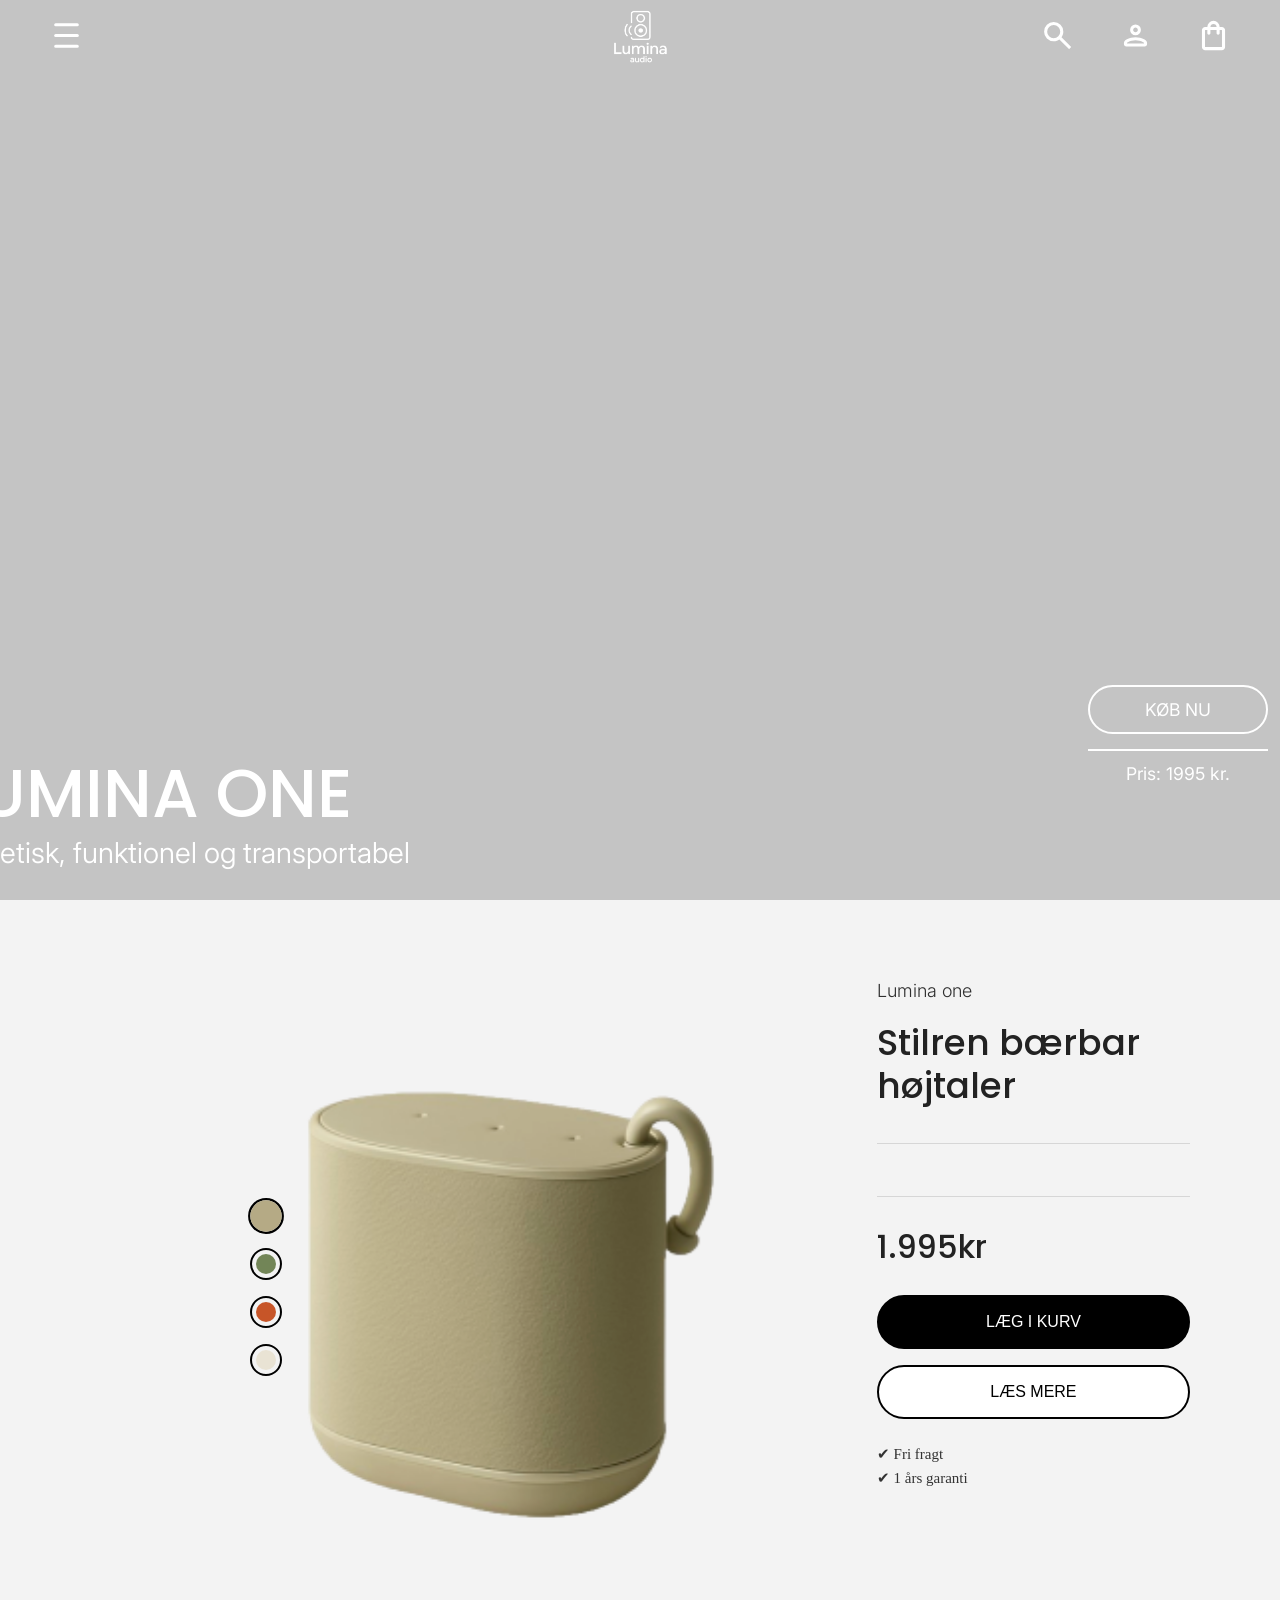
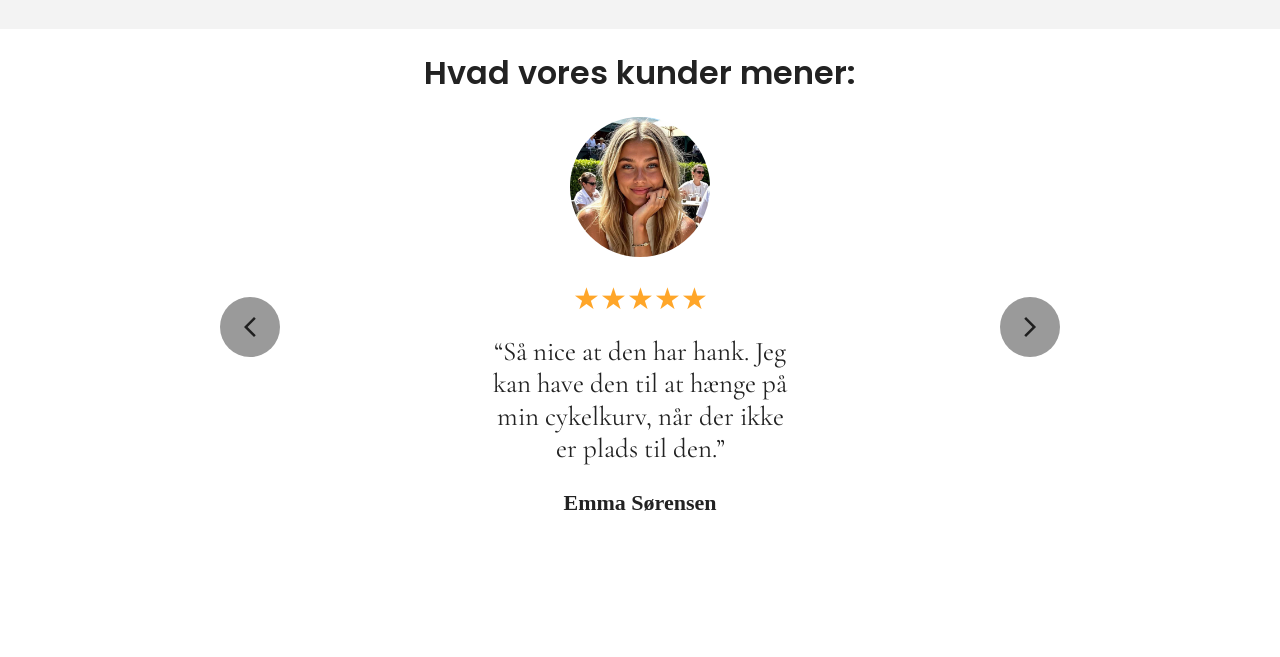
==== index.html @ 1624daa4 "review-section done" ====
<!DOCTYPE html>
<html lang="da">
<head>
    <meta charset="UTF-8" />
    <meta name="viewport" content="width=device-width, initial-scale=1.0" />
    <title>Lumina Audio</title>
    <link rel="stylesheet" href="style.css" />
</head>
<body>

 <!-- Top-nav -->
           <nav class="top-nav">
              <ul class="nav-left">
              <li>
              <button class="menu-btn">
              <svg xmlns="http://www.w3.org/2000/svg" width="24" height="24" viewBox="0 0 24 24">
              <g fill="none" stroke="#fff" stroke-linecap="round" stroke-linejoin="round" stroke-width="2">
               <path d="M5 5L19 19M5 19L19 5">
               <animate fill="freeze" attributeName="d" dur="0.4s" values="M5 5L19 19M5 19L19 5;M5 5L19 5M5 19L19 19"/>
               </path>
               <path d="M12 12H12" opacity="0">
               <animate fill="freeze" attributeName="d" begin="0.2s" dur="0.4s" values="M12 12H12;M5 12H19"/>
               <set fill="freeze" attributeName="opacity" begin="0.2s" to="1"/>
               </path></g>
              </svg>
              </button>
             </li>
              </ul> 

               <a class="logo">
              <img src="images/Logohvid.png" alt="Logo" />
               </a> 

               <ul class="nav-right">
                <li class="search-container">
                <input type="text" class="search-input" placeholder="Søg..." />
                <button class="search-btn">
                <svg xmlns="http://www.w3.org/2000/svg" width="24" height="24" viewBox="0 0 24 24">
                <path fill="#fff" d="m19.485 20.154l-6.262-6.262q-.75.639-1.725.989t-1.96.35q-2.402 0-4.066-1.663T3.808 9.503T5.47 5.436t4.064-1.667t4.068 1.664T15.268 9.5q0 1.042-.369 2.017t-.97 1.668l6.262 6.261zM9.539 14.23q1.99 0 3.36-1.37t1.37-3.361t-1.37-3.36t-3.36-1.37t-3.361 1.37t-1.37 3.36t1.37 3.36t3.36 1.37"/>
                </svg>
                </button>
                </li>
  
              <li>
              <button class="person-btn">
              <svg xmlns="http://www.w3.org/2000/svg" width="24" height="24" viewBox="0 0 24 24">
               <path fill="#fff" d="M12 11.385q-1.237 0-2.119-.882T9 8.385t.881-2.12T12 5.386t2.119.88t.881 2.12t-.881 2.118t-2.119.882m-7 6.192v-.608q0-.619.36-1.158q.361-.54.97-.838q1.416-.679 2.834-1.018q1.417-.34 2.836-.34t2.837.34t2.832 1.018q.61.298.97.838q.361.539.361 1.158v.608q0 .44-.299.74q-.299.298-.74.298H6.04q-.441 0-.74-.299t-.3-.74m1 .039h12v-.647q0-.332-.215-.625q-.214-.292-.593-.494q-1.234-.598-2.546-.916T12 14.616t-2.646.318t-2.546.916q-.38.202-.593.494Q6 16.637 6 16.97zm6-7.231q.825 0 1.413-.588T14 8.384t-.587-1.412T12 6.384t-1.412.588T10 8.384t.588 1.413t1.412.587m0 7.232"/>
               </svg>
               </button>
               </li>

               <li>
                <button class="cart-btn">
                <svg xmlns="http://www.w3.org/2000/svg" width="24" height="24" viewBox="0 0 24 24">
                <path fill="#fff" d="M6.616 21q-.691 0-1.153-.462T5 19.385V8.615q0-.69.463-1.152T6.616 7H8.5v-.5q0-1.458 1.021-2.479T12 3t2.479 1.021T15.5 6.5V7h1.885q.69 0 1.152.463T19 8.616v10.769q0 .69-.463 1.153T17.385 21zm0-1h10.769q.23 0 .423-.192t.192-.424V8.616q0-.231-.192-.424T17.384 8H15.5v2.5q0 .214-.143.357T15 11t-.357-.143t-.143-.357V8h-5v2.5q0 .214-.143.357T9 11t-.357-.143T8.5 10.5V8H6.616q-.231 0-.424.192T6 8.616v10.769q0 .23.192.423t.423.192M9.5 7h5v-.5q0-1.056-.722-1.778T12 4t-1.778.722T9.5 6.5zM6 20V8z"/>
                </svg>
                </button>
                </li>
                </ul>
                </nav>  

    <!-- Hero section -->
    <section class="hero">
        <video class="hero-video" autoplay muted loop>
            <source src="video-mp4/video.mp4" type="video/mp4">
        </video>
        <div class="hero-overlay"></div>
        <div class="hero-text">
            <h1>LUMINA ONE</h1>
            <p class="sub-text">Æstetisk, funktionel og transportabel</p>
        </div>
        <div class="hero-btn-wrapper">
            <a href="#product-section" class="hero-btn">KØB NU</a>
            <div class="hero-divider"></div>
            <p class="hero-price">Pris: 1995 kr.</p>
        </div>
    </section>

     <!-- Product section -->
    <section id="product-section" class="product-section">
        <ul class="color-options">
            <li>
                <button class="color-dot active"
                        data-img="images/beigehøjtaler.png"
                        style="--color:#B5AA85"
                        aria-label="Dusty Sand"></button>
            </li>
            <li>
                <button class="color-dot"
                        data-img="images/grønhøjtaler.png"
                        style="--color:#728557"
                        aria-label="Sage Green"></button>
            </li>
            <li>
                <button class="color-dot"
                        data-img="images/orangehøjtaler.png"
                        style="--color:#C75528"
                        aria-label="Terracotta Orange"></button>
            </li>
            <li>
                <button class="color-dot"
                        data-img="images/hvidhøjtaler.png"
                        style="--color:#E9E3D4"
                        aria-label="Moonlight White"></button>
            </li>
        </ul>

        <figure class="product-image">
            <img id="speakerImage" src="images/beigehøjtaler.png" alt="Lumina One højtaler">
        </figure>

        <div class="product-right">
            <h4 class="product-subtitle">Lumina one</h4>
            <h1 class="product-title">Stilren bærbar højtaler</h1>

            <hr class="divider" />

            <div class="features"></div>

            <hr class="divider" />

            <div class="price">1.995kr</div>

            <button class="btn-primary">LÆG I KURV</button>

            <button class="btn-secondary">LÆS MERE</button>

            <ul class="benefits">
                <li>✔ Fri fragt</li>
                <li>✔ 1 års garanti</li>
            </ul>
        </div>
    </section> 

      <!-- Reviews -->
   <section class="reviews">

    <h2>Hvad vores kunder mener:</h2>

    <div class="reviews-slider">

        <button class="reviews-btn prev"><svg xmlns="http://www.w3.org/2000/svg" height="24px" viewBox="0 -960 960 960" width="24px" fill="#1f1f1f"><path d="M640-80 240-480l400-400 71 71-329 329 329 329-71 71Z"/></svg></button>

        <div class="reviews-track">

            <!-- === Review 1 === -->
            <div class="reviews-box">
                 <img src="images/Emma.png" class="profile" />
                <div> <span class="stars">★★★★★</div>
                <p class="quote">“Så nice at den har hank. Jeg kan have den til at hænge på min cykelkurv, når der ikke er plads til den.”</p>
                <p class="name">Emma Sørensen</p>
            </div>



            <!-- === Review 2 === -->
            <div class="reviews-box">
                <img src="images/Maria.png" class="profile" />
                <div class="stars">★★★★</div>
                <p class="quote">“Perfekt til enhver lejlighed. Og så kommer den i de sødeste farver. Kan helt klart anbefales.”</p>
                <p class="name">Maria Rasmussen</p>
            </div>
            

            <!-- === Review 3 === -->
            <div class="reviews-box">
                <img src="images/Sofie.png" class="profile" />
                <div class="stars">★★★★★</div>
                <p class="quote">“Batteriet holder længe. Den klæder min lejlighed og bliver brugt hver gang veninderne er forbi”</p>
                <p class="name">Sofie Andersen</p> 
            </div>

        </div>

        <button class="reviews-btn next"><svg xmlns="http://www.w3.org/2000/svg" height="24px" viewBox="0 -960 960 960" width="24px" fill="#1f1f1f"><path d="m321-80-71-71 329-329-329-329 71-71 400 400L321-80Z"/></svg></button>

    </div>

</section>


    <script src="script.js"></script>

</body>
</html>
---- style.css ----
@import url('https://fonts.googleapis.com/css2?family=Arimo:ital,wght@0,400..700;1,400..700&family=Cormorant+Garamond:ital,wght@0,300..700;1,300..700&family=Montserrat:ital,wght@0,100..900;1,100..900&family=Oswald:wght@200..700&display=swap');
@import url('https://fonts.googleapis.com/css2?family=Arimo:ital,wght@0,400..700;1,400..700&family=Cormorant+Garamond:ital,wght@0,300..700;1,300..700&family=Inter:ital,opsz,wght@0,14..32,100..900;1,14..32,100..900&family=Montserrat:ital,wght@0,100..900;1,100..900&family=Oswald:wght@200..700&display=swap');
@import url('https://fonts.googleapis.com/css2?family=Arimo:ital,wght@0,400..700;1,400..700&family=Cormorant+Garamond:ital,wght@0,300..700;1,300..700&family=Inter:ital,opsz,wght@0,14..32,100..900;1,14..32,100..900&family=Montserrat:ital,wght@0,100..900;1,100..900&family=Oswald:wght@200..700&family=Poppins:ital,wght@0,100;0,200;0,300;0,400;0,500;0,600;0,700;0,800;0,900;1,100;1,200;1,300;1,400;1,500;1,600;1,700;1,800;1,900&display=swap');

/* CSS reset */
* { margin: 0; padding: 0; box-sizing: border-box; }
body {color: #222; }

html {
    scroll-behavior: smooth;
}

/*Top nav*/
.top-nav {
    position: absolute;
    top: 0;
    left: 0;
    width: 100%;
    height: 70px;
    display: flex;
    justify-content: space-between;
    align-items: center;
    padding: 0 40px;
    background: transparent;
    transition: background 0.3s ease;
    z-index: 999; 
}

.top-nav:hover {
    background: #fff;
}

.nav-left,
.nav-right {
    display: flex;
    align-items: center;
    gap: 25px;
    list-style: none; 
    margin: 0;
    padding: 0;
}

.nav-left li, .nav-right li {
    position: relative;
} 

.nav-left,
.nav-right,
.logo {
    text-decoration: none;
}

.top-nav button {
    position: relative;
    background: none;
    border: none;
    cursor: pointer;
    padding: 8px;
}

/* Nav-icons */
.nav-left svg,
.nav-right svg {
    height: 37px;   
    width: auto;    
    vertical-align: middle;
    transition: stroke 0.3s ease, fill 0.3s ease;
}

.top-nav svg path,
.top-nav svg line,
.top-nav svg g {
    stroke: #fff !important;
    fill: #fff !important;
}


.top-nav:hover svg path,
.top-nav:hover svg line,
.top-nav:hover svg g {
    stroke: #000 !important;
    fill: #000 !important;
}

.logo img {
    height: 70px; 
    width: auto;
    filter: brightness(0) invert(1); 
    transition: filter 0.3s ease;
}

.top-nav:hover .logo img {
    filter: brightness(0) invert(0); 
}

.top-nav .logo {
    position: absolute;
    left: 50%;
    transform: translateX(-50%);
}

.nav-right {
    margin-left: auto; 
}

.nav-left button::after,
.nav-right button::after {
    display: block;
    font-size: 12px;
    color: #000; 
    opacity: 0;
    transition: opacity 0.2s, transform 0.2s;
    position: absolute;
    white-space: nowrap;
}


.person-btn::after { 
    content: 'Konto';
    bottom: -5px;
    left: 50%;
    transform: translateX(-50%);
}

.cart-btn::after { 
    content: 'Kurv';
    bottom: -5px;
    left: 50%;
    transform: translateX(-50%);
}

.search-btn::after { 
    content: 'Søg';
    bottom: -5px;
    left: 50%;
    transform: translateX(-50%);
}

.menu-btn::after { 
    content: 'Menu';
    left: 80%;
    top: 50%;
    transform: translateY(-50%) translateX(5px);
}


.nav-left button:hover::after,
.nav-right button:hover::after {
    opacity: 1;
}

/*Search input*/
.search-container {
    position: relative;
}

.search-input {
    position: absolute;
    right: 100%; 
    top: 50%;
    transform: translateY(-50%);
    width: 0; 
    opacity: 0;
    padding: 5px 10px;
    font-size: 14px;
    border: 1px solid #ccc;
    border-radius: 5px;
    transition: width 0.3s ease, opacity 0.3s ease;
    background: #fff;
    color: #000;
    z-index: 10;
}

.search-container.active .search-input {
    width: 150px;
    opacity: 1;
}

.cart-icon {
    position: relative;
    display: inline-block;
}

#cart-count {
    position: absolute;
    top: -5px;
    right: -5px;
    background: #191919; 
    color: white;
    border-radius: 50%;
    padding: 4px 7px;
    font-size: 12px;
    font-weight: bold;
    line-height: 1;
    display: flex;
    align-items: center;
    justify-content: center;
    min-width: 20px;
    min-height: 20px;
}



/*Hero*/
.hero {
    position: relative;
    width: 100%;
    height: 100vh; 
    overflow: hidden;
}

.hero-video {
    position: absolute; 
    top: 0;
    left: 0;
    width: 100%;
    height: 100%;
    object-fit: cover;
    z-index: 0;
}

.hero-overlay {
    position: absolute;
    top: 0;
    left: 0;
    width: 100%;
    height: 100%;
    background-color: rgba(61, 60, 60, 0.3); 
    z-index: 1;
    pointer-events: none; 
} 

.hero-text {
    position: absolute;
    bottom: 30px;
    right: 50%;
    transform: translateX(-50%);
    text-align: center;
    color: #fff;
    z-index: 2;
    text-align: left;
}

.hero-text h1 { font-family: 'Poppins'; 
    font-weight:440;
    font-size: 4.2rem;}

.sub-text {
    margin-top: -10px;
    font-size: 1.8rem;
    font-weight: 350;
    font-family: 'inter';
}

.hero-btn {
    background: transparent;
    border: 2px solid white;
    color: white;
    padding: 12px 30px;
    border-radius: 25px;
    text-decoration: none;
    font-size: 1.1rem;
    font-family: 'inter';
    transition: 0.3s;
    width: 180px; 
    text-align: center; 
}


.hero-btn:hover {
    background: rgb(22, 22, 22);
    border: 2px solid rgb(22, 22, 22);
    color: rgb(255, 255, 255);
}

.hero-btn-wrapper {
    position: absolute;
    left: 85%;
    margin-top: 685px;
    display: inline-flex;
    flex-direction: column;
    align-items: center;
    z-index: 10;
}

.hero-divider {
    width: 100%;
    height: 2px;
    background: white;
    margin-top: 15px;
}

.hero-price {
    color: white;
    margin-top: 12px;
    font-size: 1.1rem;
    font-family: 'inter';
}

/* Product section */
.product-section {
  background: #f0f0f0ce;
  display: flex;
  align-items: flex-start;
  justify-content: space-between;
  gap: 20px;
  padding: 80px 50px;
}

.product-image img {
  width: 600px;
  transition: opacity 0.3s ease;
  margin-left: 80px; 
  margin-top: 80px;
}

/*right side*/
.product-right {
  flex: 0.9;
  padding: 0 40px;
  display: flex;
  flex-direction: column;
}

.product-right .product-subtitle {
  font-size: 18px;
  color: #2f2f2f;
  margin-bottom: 10px;
  font-family: 'inter'; 
  font-weight: 300;
}

.product-right .product-title {
  font-size: 36px;
  font-family: 'poppins';
  font-weight: 450;
  line-height: 1.2;
  margin-bottom: 10px;
  margin-top: 10px;
}

.product-right .divider {
  border: none;
  border-top: 1px solid #d6d6d6;
  margin: 26px 0;
}

.features {
  display: flex;
  justify-content: space-between;
  gap: 16px;
}

.feature-item {
  text-align: center;
  font-size: 14px;
  color: #333;
  max-width: 85px;
}

.feature-item p {
  margin-top: 10px;
  font-family: 'cormorant garamond';
  font-weight: 500;
  font-size: 1rem;
}

.feature-item img {
  width: 60px;
  height: 60px;
  margin-bottom: 8px;
}

.product-right .price {
  font-size: 32px;
  font-weight: 450;
  margin-bottom: 24px;
  font-family: 'poppins';
}

.btn-primary {
  width: 100%;
  padding: 16px;
  background: black;
  color: white;
  border: 2px solid black;
  border-radius: 30px;
  font-size: 16px;
  cursor: pointer;
  margin-bottom: 16px;
}

.btn-primary:hover {
  background: #fff;
  color: #000000;
  border: 2px solid black;
  border-radius: 30px;
}

.btn-secondary {
  width: 100%;
  padding: 16px;
  background: #fff;
  border: 2px solid black;
  border-radius: 30px;
  font-size: 16px;
  cursor: pointer;
}

.btn-secondary:hover {
  background: #000;
  color: #fff;
}

.benefits {
  list-style: none;
  padding: 0;
  margin-top: 26px;
  font-size: 15px;
  color: #333;
}

.benefits li {
  margin-bottom: 6px;
}

/*Color-pickers*/
.color-options {
  list-style: none;
  padding: 0;
  transform: translate(200px, 150px);
  display: flex;
  flex-direction: column;
  gap: 14px;
  margin-top: 70px;
}

.color-dot {
  width: 32px;
  height: 32px;
  border-radius: 50%;
  border: 2px solid #000; 
  cursor: pointer;
  background: transparent;
  padding: 0;
  position: relative;
  transition: transform 0.2s ease;
}

.color-dot::before {
  content: "";
  position: absolute;
  inset: 4px; 
  border-radius: 50%;
  background-color: var(--color);
  transition: all 0.25s ease;
}


.color-dot:hover::before {
  inset: 0;
}
.color-dot.active::before {
  inset: 0;
}
.color-dot:hover {
  transform: scale(1.1);
}
.color-dot.active {
  transform: scale(1.12);
}


/*Review-section*/

.reviews {
    background: #fff; 
    padding: 80px 20px;
    text-align: center;
}

.reviews h2 {
    font-family: 'Poppins'; 
    font-size: 2rem;
    font-weight: 600;
    margin-bottom: 40px;
    margin-top: -60px;
}


.reviews-slider {
    position: relative;
    overflow: hidden;
    width: 100%;
    height: 500px;
    margin: auto;
    margin-top: -60px;
}

.reviews-track {
    display: flex;
    transition: transform 0.4s ease;
}


.reviews-box {
    min-width: 100%;
    padding: 40px 20px;
    box-sizing: border-box;
}

.profile {
    width: 140px;      
    height: 140px;    
    object-fit: cover; 
    border-radius: 50%;
    margin-bottom: 20px;
}


.stars {
    font-size: 30px;
    margin-top: 15px;
    color: #FFA629;
}


.quote {
    font-size: 22px;
    line-height: 1.2;
    max-width: 300px;
    margin: 0 auto 25px auto;
    font-family: "Cormorant Garamond";
    font-size: 27px;;
    margin-top: 20px;
}


.name {
    font-weight: bold;
    font-size: 22px;
    margin-top: 20px;
}

.reviews-btn {
    background-color: rgba(68, 67, 67, 0.538);
    border: none;
    border-radius: 100%;
    font-size: 3rem;
    cursor: pointer;
    padding: 10px;
    position: absolute;
    top: 50%; 
    transform: translateY(-50%); 
    z-index: 20;
    width: 60px;
    height: 60px;
    display: flex;
    align-items: center;
    justify-content: center;
}

.prev { left: 200px; }
.next { right: 200px; }


.reviews-btn:hover {
    background-color: rgba(68, 67, 67, 0.784);
}
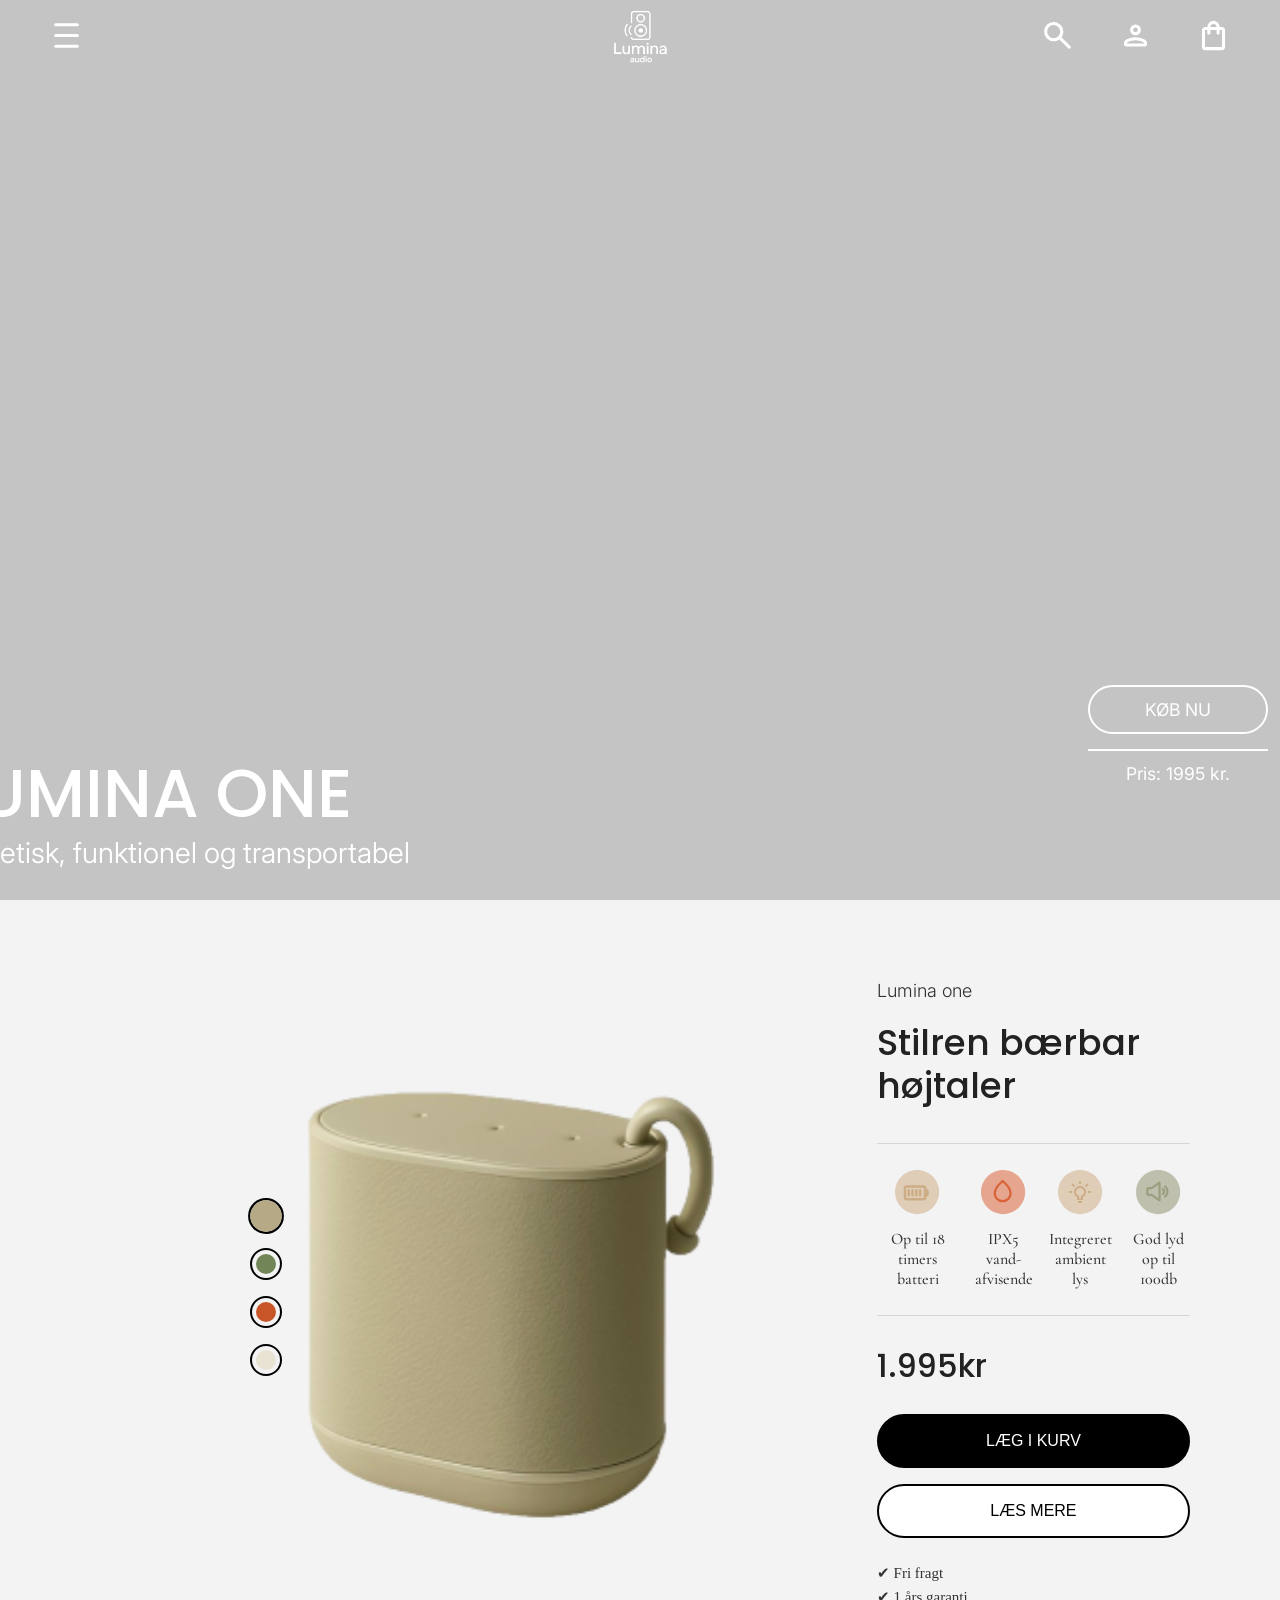
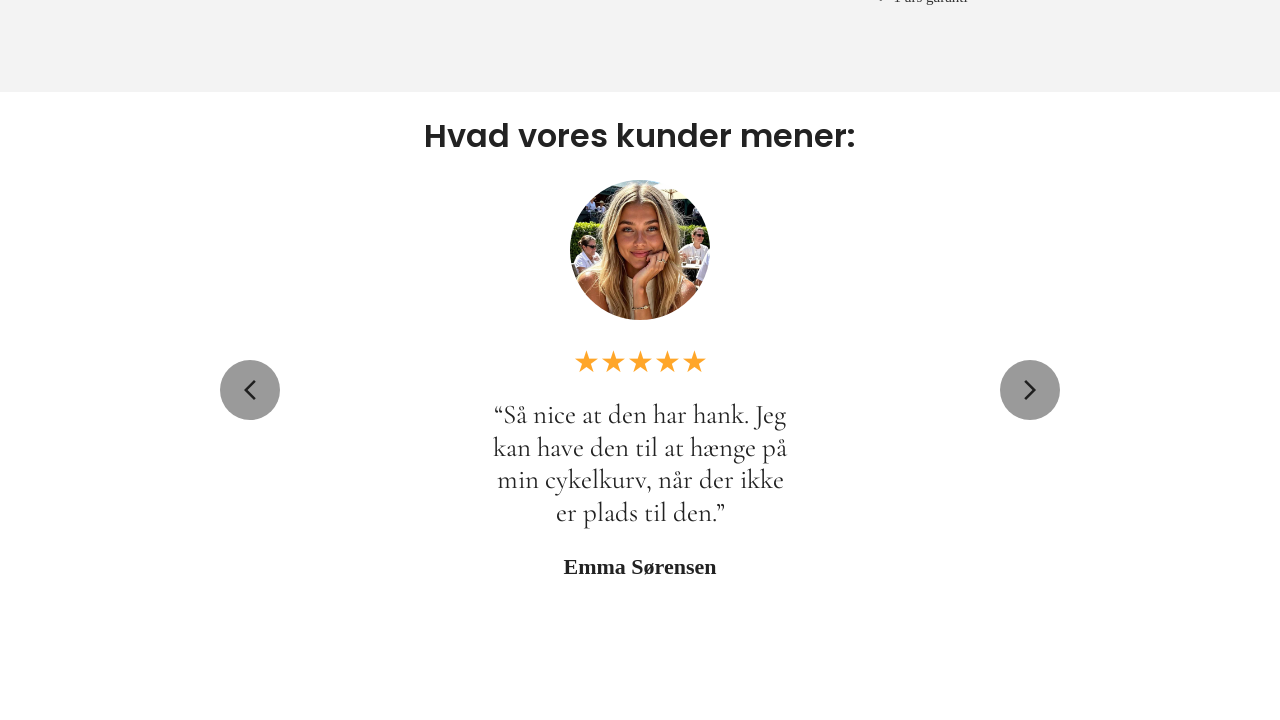
==== commit 13daa078: "Features added to product-section" ====
--- a/index.html
+++ b/index.html
@@ -108,14 +108,42 @@
         <figure class="product-image">
             <img id="speakerImage" src="images/beigehøjtaler.png" alt="Lumina One højtaler">
         </figure>
-
+        
+        <!--Right-side of section-->
         <div class="product-right">
             <h4 class="product-subtitle">Lumina one</h4>
             <h1 class="product-title">Stilren bærbar højtaler</h1>
 
             <hr class="divider" />
-
-            <div class="features"></div>
+            
+            <!--Features on speaker-->
+            <div class="features"> <div class="feature-item"> <svg width="45" height="45" viewBox="0 0 45 45" fill="none" xmlns="http://www.w3.org/2000/svg"> 
+            <path d="M44.1514 22.0757C44.1514 34.2678 34.2678 44.1514 22.0757 44.1514C9.88364 44.1514 0 34.2678 0 22.0757C0 9.88364 9.88364 0 22.0757 0C34.2678 0 44.1514 9.88364 44.1514 22.0757Z" fill="#DFCDB8"/> 
+            <path d="M28.8334 15.3048C29.4685 15.3046 30.0802 15.5444 30.5459 15.9763C31.0116 16.4081 31.2968 17 31.3445 17.6334L31.3508 17.8222V19.0809C31.9859 19.0807 32.5976 19.3205 33.0633 19.7524C33.529 20.1842 33.8142 20.7762 33.8619 21.4095L33.8682 21.5983V24.1157C33.8684 24.7508 33.6285 25.3625 33.1967 25.8282C32.7648 26.2939 32.1729 26.5792 31.5396 26.6268L31.3508 26.6331V27.8918C31.351 28.5269 31.1111 29.1386 30.6793 29.6043C30.2474 30.07 29.6555 30.3553 29.0222 30.4029L28.8334 30.4092H11.2115C10.5764 30.4094 9.96469 30.1695 9.49899 29.7377C9.03329 29.3058 8.74804 28.7139 8.7004 28.0806L8.69411 27.8918V17.8222C8.69391 17.1871 8.93377 16.5753 9.36562 16.1096C9.79747 15.6439 10.3894 15.3587 11.0227 15.3111L11.2115 15.3048H28.8334ZM28.8334 17.8222H11.2115V27.8918H28.8334V17.8222ZM13.7289 19.0809C14.0628 19.0809 14.3829 19.2135 14.619 19.4495C14.855 19.6856 14.9876 20.0057 14.9876 20.3396V25.3744C14.9876 25.7082 14.855 26.0284 14.619 26.2644C14.3829 26.5005 14.0628 26.6331 13.7289 26.6331C13.3951 26.6331 13.0749 26.5005 12.8389 26.2644C12.6028 26.0284 12.4702 25.7082 12.4702 25.3744V20.3396C12.4702 20.0057 12.6028 19.6856 12.8389 19.4495C13.0749 19.2135 13.3951 19.0809 13.7289 19.0809ZM17.505 19.0809C17.8133 19.0809 18.1109 19.1941 18.3413 19.399C18.5717 19.6038 18.7189 19.8861 18.7549 20.1923L18.7637 20.3396V25.3744C18.7634 25.6952 18.6405 26.0038 18.4203 26.2371C18.2001 26.4703 17.8991 26.6107 17.5788 26.6295C17.2585 26.6483 16.9432 26.5441 16.6972 26.3382C16.4511 26.1323 16.293 25.8402 16.2551 25.5217L16.2463 25.3744V20.3396C16.2463 20.0057 16.3789 19.6856 16.615 19.4495C16.851 19.2135 17.1712 19.0809 17.505 19.0809ZM21.2811 19.0809C21.615 19.0809 21.9351 19.2135 22.1712 19.4495C22.4072 19.6856 22.5398 20.0057 22.5398 20.3396V25.3744C22.5398 25.7082 22.4072 26.0284 22.1712 26.2644C21.9351 26.5005 21.615 26.6331 21.2811 26.6331C20.9473 26.6331 20.6272 26.5005 20.3911 26.2644C20.1551 26.0284 20.0224 25.7082 20.0224 25.3744V20.3396C20.0224 20.0057 20.1551 19.6856 20.3911 19.4495C20.6272 19.2135 20.9473 19.0809 21.2811 19.0809ZM25.0572 19.0809C25.3655 19.0809 25.6631 19.1941 25.8935 19.399C26.1239 19.6038 26.2711 19.8861 26.3071 20.1923L26.316 20.3396V25.3744C26.3156 25.6952 26.1928 26.0038 25.9725 26.2371C25.7523 26.4703 25.4513 26.6107 25.131 26.6295C24.8107 26.6483 24.4954 26.5441 24.2494 26.3382C24.0034 26.1323 23.8452 25.8402 23.8074 25.5217L23.7985 25.3744V20.3396C23.7985 20.0057 23.9312 19.6856 24.1672 19.4495C24.4033 19.2135 24.7234 19.0809 25.0572 19.0809Z" 
+            fill="#CDAD85"/> 
+            </svg> 
+            <p>Op til 18 timers<br>batteri</p> 
+          </div> 
+          
+          <div class="feature-item"> 
+           <svg width="45" height="45" viewBox="0 0 45 45" fill="none" xmlns="http://www.w3.org/2000/svg"> 
+           <path d="M44.1514 22.0757C44.1514 34.2678 34.2678 44.1514 22.0757 44.1514C9.88364 44.1514 0 34.2678 0 22.0757C0 9.88364 9.88364 0 22.0757 0C34.2678 0 44.1514 9.88364 44.1514 22.0757Z" fill="#E6A58E"/> 
+           <path fill-rule="evenodd" clip-rule="evenodd" d="M21.6763 12.4046C20.4051 13.5215 19.2295 14.7426 18.1618 16.0552C16.3944 18.2546 14.9263 20.8534 14.9263 23.3092C14.9263 25.0995 15.6374 26.8163 16.9033 28.0822C18.1692 29.3481 19.886 30.0592 21.6763 30.0592C23.4665 30.0592 25.1834 29.3481 26.4492 28.0822C27.7151 26.8163 28.4263 25.0995 28.4263 23.3092C28.4263 20.8534 26.9581 18.2546 25.1908 16.0552C24.123 14.7426 22.9474 13.5215 21.6763 12.4046ZM20.8314 10.1704C21.0692 9.97413 21.3679 9.8668 21.6763 9.8668C21.9846 9.8668 22.2833 9.97413 22.5211 10.1704C24.138 11.5144 25.6192 13.0137 26.9435 14.6467C28.7885 16.9406 30.6763 20.0535 30.6763 23.3092C30.6763 25.6962 29.728 27.9854 28.0402 29.6732C26.3524 31.361 24.0632 32.3092 21.6763 32.3092C19.2893 32.3092 17.0001 31.361 15.3123 29.6732C13.6245 27.9854 12.6763 25.6962 12.6763 23.3092C12.6763 20.0535 14.564 16.9406 16.409 14.6456C17.733 13.013 19.215 11.5141 20.8314 10.1704Z" fill="#D9643A"/>
+           </svg> 
+           <p>IPX5 vand-<br>afvisende</p> </div> 
+            
+            <div class="feature-item"> <svg width="45" height="45" viewBox="0 0 45 45" fill="none" xmlns="http://www.w3.org/2000/svg"> 
+            <path d="M44.1514 22.0757C44.1514 34.2678 34.2678 44.1514 22.0757 44.1514C9.88364 44.1514 0 34.2678 0 22.0757C0 9.88364 9.88364 0 22.0757 0C34.2678 0 44.1514 9.88364 44.1514 22.0757Z" fill="#DFCDB8"/>
+            <path d="M30 21H33V23H30V21ZM11 21H14V23H11V21ZM23 11V14H21V11H23ZM14.92 13.5L17.05 15.64L15.63 17.05L13.5 14.93L14.92 13.5ZM26.95 15.63L29.07 13.5L30.5 14.93L28.37 17.05L26.95 15.63ZM22 16C23.5913 16 25.1174 16.6321 26.2426 17.7574C27.3679 18.8826 28 20.4087 28 22C28 24.22 26.79 26.16 25 27.2V29C25 29.2652 24.8946 29.5196 24.7071 29.7071C24.5196 29.8946 24.2652 30 24 30H20C19.7348 30 19.4804 29.8946 19.2929 29.7071C19.1054 29.5196 19 29.2652 19 29V27.2C17.21 26.16 16 24.22 16 22C16 20.4087 16.6321 18.8826 17.7574 17.7574C18.8826 16.6321 20.4087 16 22 16ZM24 31V32C24 32.2652 23.8946 32.5196 23.7071 32.7071C23.5196 32.8946 23.2652 33 23 33H21C20.7348 33 20.4804 32.8946 20.2929 32.7071C20.1054 32.5196 20 32.2652 20 32V31H24ZM21 28H23V25.87C24.73 25.43 26 23.86 26 22C26 20.9391 25.5786 19.9217 24.8284 19.1716C24.0783 18.4214 23.0609 18 22 18C20.9391 18 19.9217 18.4214 19.1716 19.1716C18.4214 19.9217 18 20.9391 18 22C18 23.86 19.27 25.43 21 25.87V28Z" fill="#CDAD85"/> 
+           </svg> 
+           <p>Integreret<br>ambient lys</p> </div> 
+           
+            <div class="feature-item"> <svg width="45" height="45" viewBox="0 0 45 45" fill="none" xmlns="http://www.w3.org/2000/svg"> 
+            <path d="M44.1514 22.0757C44.1514 34.2678 34.2678 44.1514 22.0757 44.1514C9.88364 44.1514 0 34.2678 0 22.0757C0 9.88364 9.88364 0 22.0757 0C34.2678 0 44.1514 9.88364 44.1514 22.0757Z" fill="#BEBFAC"/> 
+            <path fill-rule="evenodd" clip-rule="evenodd" d="M21.9944 34.0302L21.9822 34.0324L21.9031 34.0714L21.8809 34.0759L21.8653 34.0714L21.7862 34.0324C21.7743 34.0287 21.7654 34.0306 21.7595 34.038L21.755 34.0491L21.7361 34.5257L21.7417 34.548L21.7528 34.5624L21.8686 34.6448L21.8853 34.6493L21.8987 34.6448L22.0145 34.5624L22.0278 34.5446L22.0323 34.5257L22.0134 34.0502C22.0104 34.0384 22.0041 34.0317 21.9944 34.0302ZM22.2895 33.9044L22.275 33.9066L22.069 34.0102L22.0579 34.0213L22.0546 34.0335L22.0746 34.5123L22.0802 34.5257L22.0891 34.5335L22.3129 34.637C22.327 34.6408 22.3377 34.6378 22.3452 34.6281L22.3496 34.6125L22.3118 33.9289C22.3081 33.9155 22.3006 33.9073 22.2895 33.9044ZM21.4934 33.9066C21.4885 33.9036 21.4826 33.9027 21.477 33.9039C21.4714 33.9052 21.4665 33.9085 21.4633 33.9133L21.4566 33.9289L21.4188 34.6125C21.4195 34.6259 21.4258 34.6348 21.4377 34.6393L21.4544 34.637L21.6782 34.5335L21.6893 34.5246L21.6938 34.5123L21.7127 34.0335L21.7094 34.0202L21.6982 34.009L21.4934 33.9066Z" fill="#9C9E80"/> 
+            <path fill-rule="evenodd" clip-rule="evenodd" d="M24.6745 12.8031V30.1865C24.6746 30.4117 24.6126 30.6325 24.4954 30.8247C24.3781 31.0169 24.2102 31.1731 24.01 31.2761C23.8097 31.3791 23.585 31.4249 23.3605 31.4085C23.1359 31.3921 22.9202 31.3141 22.7371 31.1831L15.4105 25.9487H12.4264C11.8358 25.9487 11.2693 25.714 10.8517 25.2964C10.4341 24.8788 10.1995 24.3124 10.1995 23.7217V19.2679C10.1995 18.6772 10.4341 18.1108 10.8517 17.6932C11.2693 17.2755 11.8358 17.0409 12.4264 17.0409H15.4105L22.7371 11.8076C22.9201 11.6767 23.1357 11.5987 23.3602 11.5823C23.5846 11.5658 23.8093 11.6115 24.0095 11.7144C24.2096 11.8172 24.3776 11.9732 24.4949 12.1653C24.6123 12.3573 24.6744 12.578 24.6745 12.8031ZM22.4476 14.7516L16.7043 18.8514C16.327 19.1217 15.8746 19.2673 15.4105 19.2679H12.4264V23.7217H15.4105C15.8744 23.7217 16.3267 23.8665 16.7043 24.1359L22.4476 28.2391V14.7516ZM28.2989 15.7727C28.4959 15.5527 28.7722 15.4199 29.067 15.4037C29.3618 15.3874 29.6511 15.4889 29.8711 15.6858C30.6883 16.4169 31.3421 17.3122 31.7898 18.3131C32.2374 19.3141 32.4688 20.3983 32.4688 21.4948C32.4688 22.5913 32.2374 23.6755 31.7898 24.6765C31.3421 25.6774 30.6883 26.5727 29.8711 27.3038C29.7624 27.4029 29.6352 27.4795 29.4967 27.5292C29.3583 27.5788 29.2114 27.6006 29.0645 27.5932C28.9176 27.5857 28.7736 27.5493 28.6409 27.4859C28.5081 27.4225 28.3893 27.3334 28.2912 27.2238C28.193 27.1142 28.1176 26.9863 28.0692 26.8474C28.0208 26.7085 28.0004 26.5614 28.0092 26.4145C28.018 26.2677 28.0558 26.1241 28.1205 25.9919C28.1851 25.8598 28.2752 25.7418 28.3857 25.6447C28.9697 25.1225 29.4368 24.4829 29.7567 23.7678C30.0765 23.0527 30.2419 22.2782 30.2419 21.4948C30.2419 19.8469 29.527 18.366 28.3857 17.3449C28.1657 17.1479 28.033 16.8716 28.0167 16.5768C28.0004 16.2819 28.1019 15.9927 28.2989 15.7727ZM27.6442 18.1755C28.1111 18.5933 28.4847 19.1049 28.7404 19.6768C28.9962 20.2488 29.1284 20.8683 29.1284 21.4948C29.1284 22.1213 28.9962 22.7408 28.7404 23.3128C28.4847 23.8847 28.1111 24.3963 27.6442 24.814C27.433 25.0016 27.1585 25.1019 26.8762 25.0946C26.5938 25.0874 26.3248 24.9731 26.1236 24.775C25.9223 24.5768 25.8039 24.3096 25.7922 24.0275C25.7806 23.7453 25.8766 23.4692 26.0608 23.2552L26.1588 23.155C26.6153 22.7452 26.9015 22.154 26.9015 21.4948C26.9017 20.9248 26.6833 20.3765 26.2913 19.9627L26.1588 19.8346C25.9419 19.6368 25.812 19.3614 25.7971 19.0682C25.7823 18.7751 25.8838 18.4879 26.0796 18.2693C26.2754 18.0506 26.5496 17.918 26.8426 17.9005C27.1356 17.8829 27.4237 17.9818 27.6442 18.1755Z" fill="#9C9E80"/> 
+           </svg> 
+           <p>God lyd<br>op til 100db</p> </div> </div>
 
             <hr class="divider" />
 
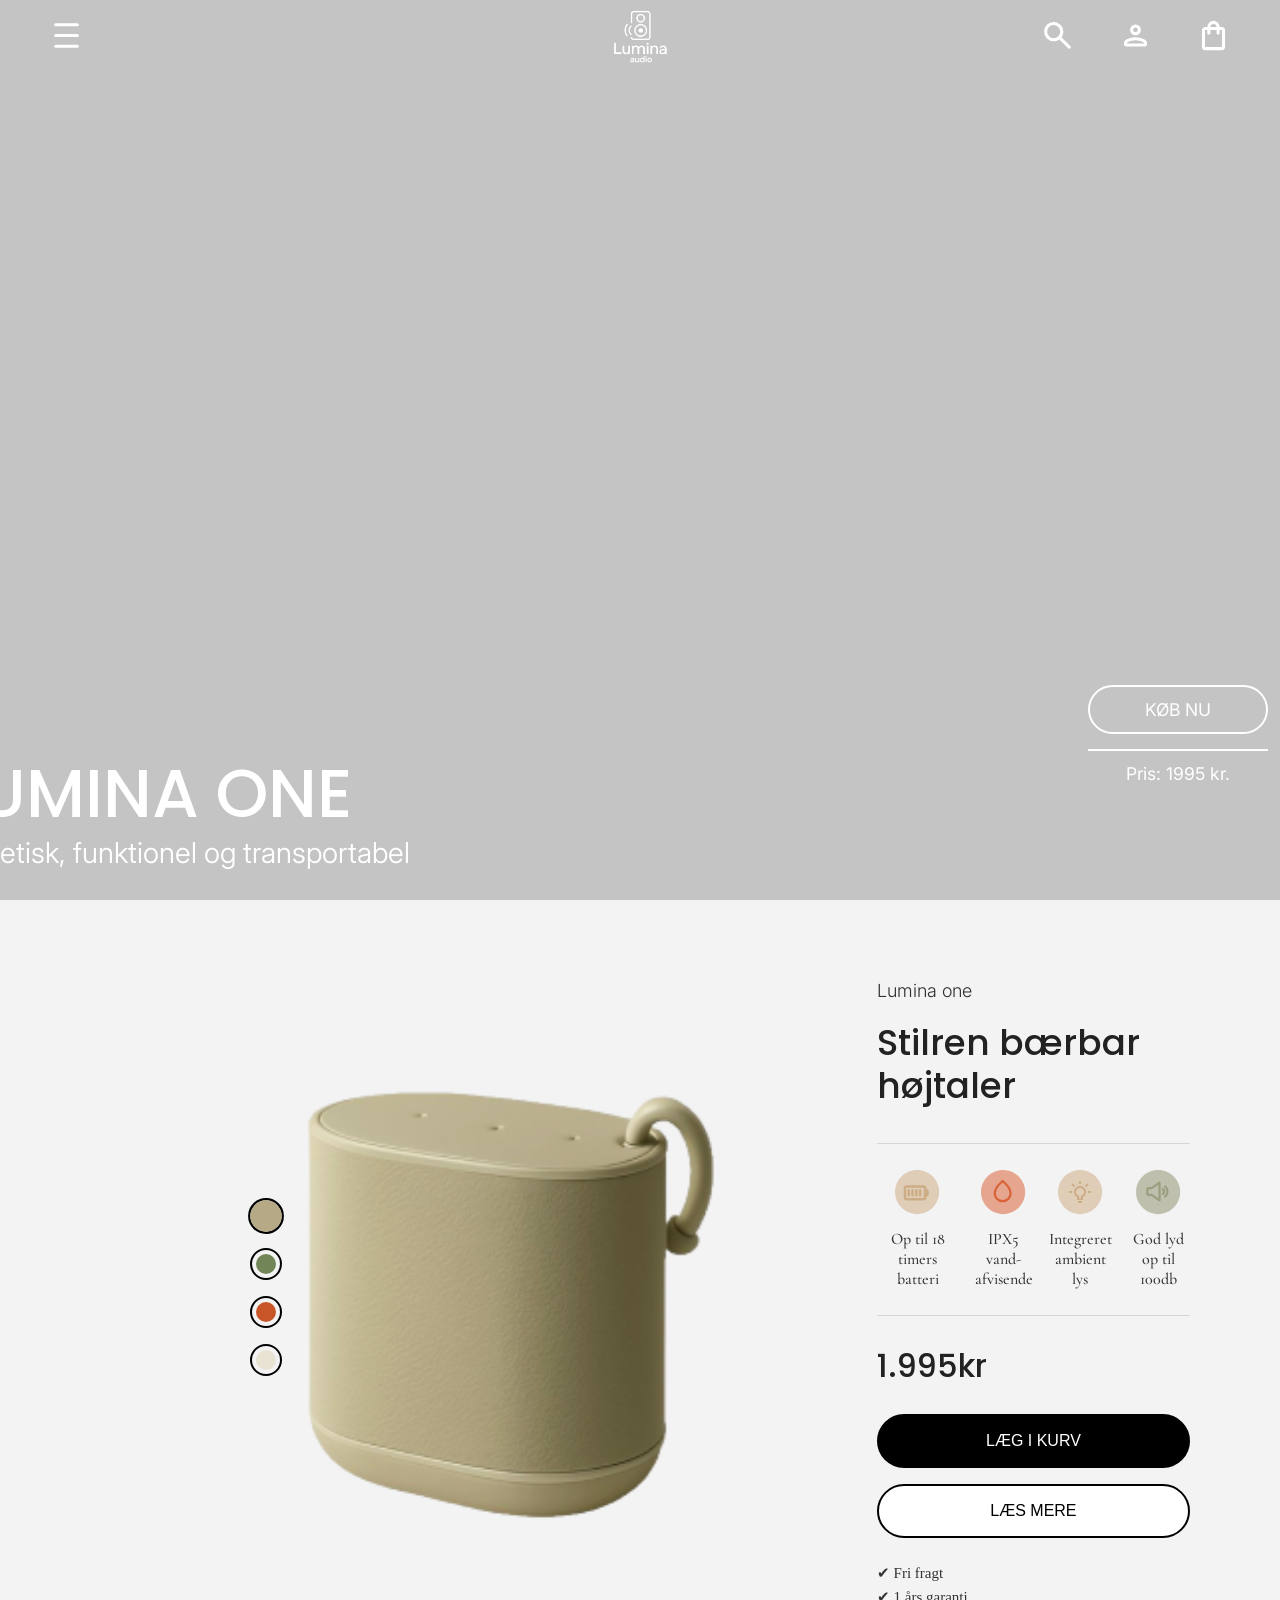
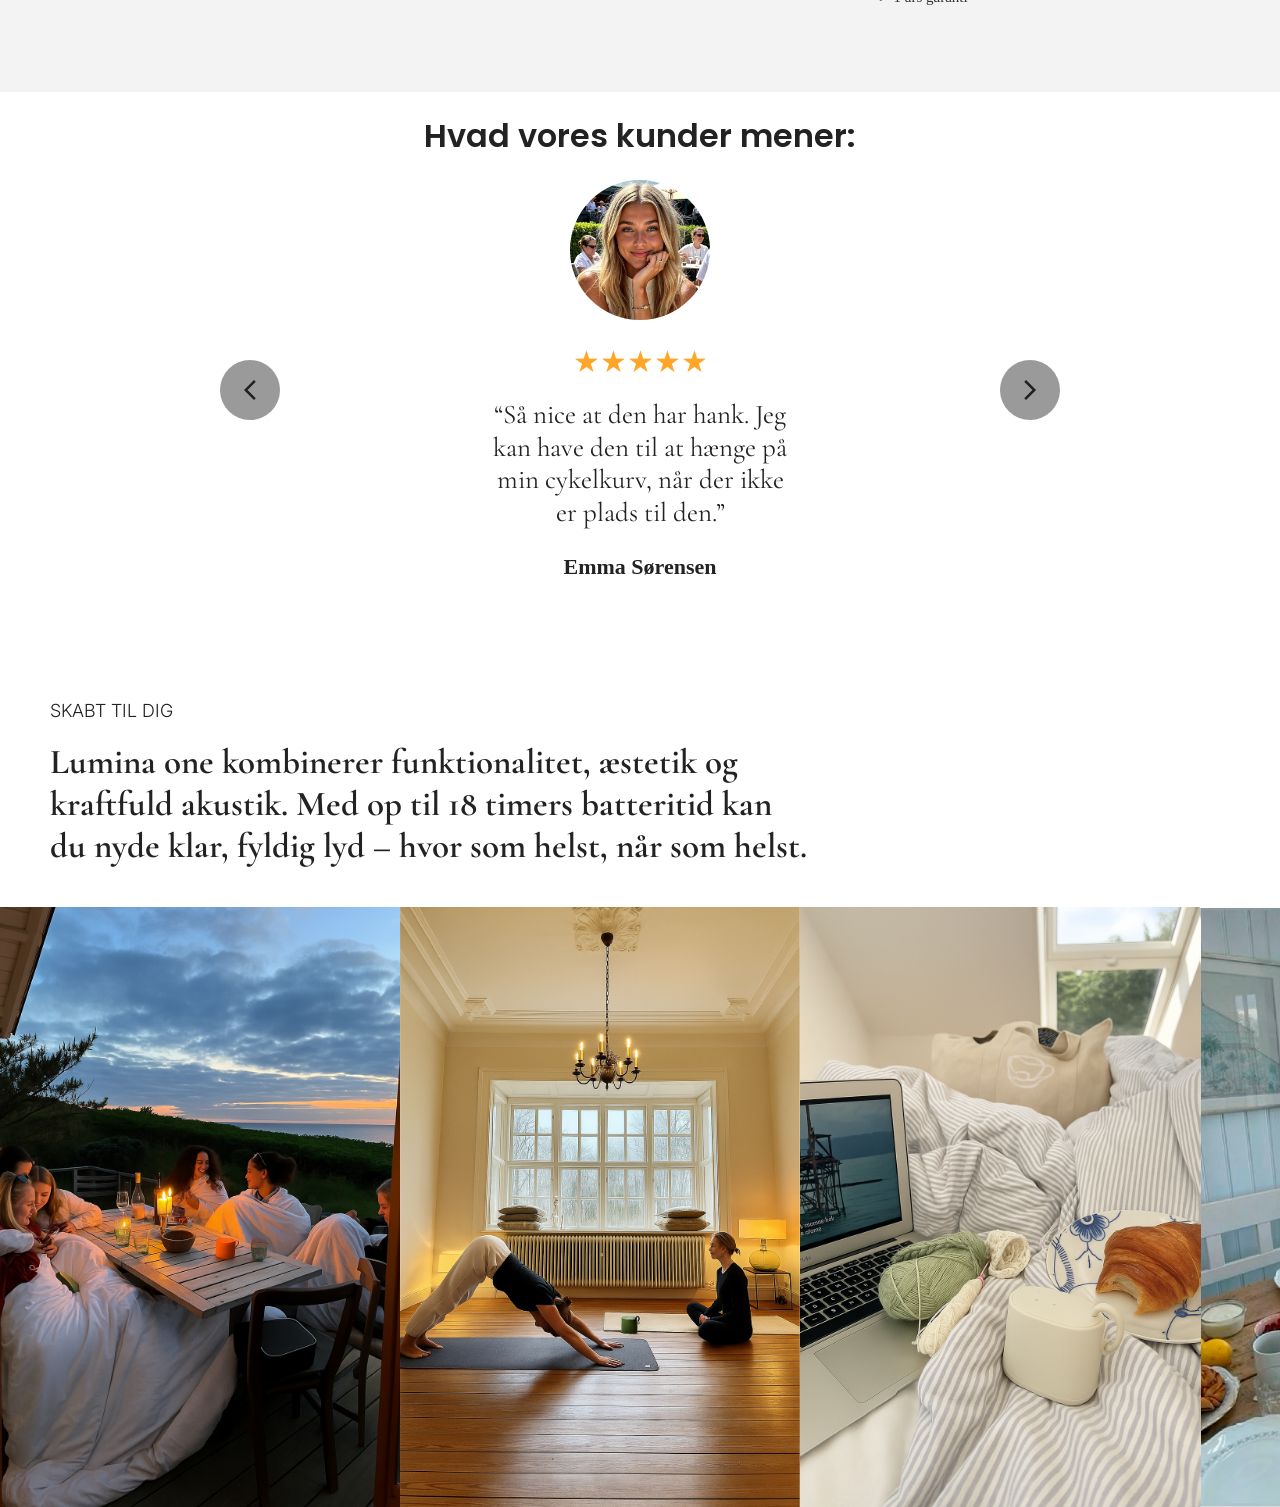
==== commit 94ddf2da: "text-section + gallery done" ====
--- a/index.html
+++ b/index.html
@@ -206,6 +206,27 @@
 
 </section>
 
+ <!-- Text-section -->
+    <section class="text-section">
+        <h3>SKABT TIL DIG</h3>
+        <p> Lumina one kombinerer funktionalitet, æstetik og kraftfuld akustik. Med op til 18 timers batteritid kan du nyde klar, fyldig lyd – hvor som helst, når som helst.</p>
+    </section>
+
+
+
+    <!-- Gallery -->
+<section class="gallery">
+  <div class="gallery-track">
+    <img src="images/aften.png" />
+    <img src="images/yoga.png" />
+    <img src="images/croissant.png" />
+    <img src="images/morgenmad.png" />
+    <img src="images/hotdog.png" />
+    <img src="images/hygge.png" />
+  </div>
+</section>
+
+
 
     <script src="script.js"></script>
 
--- a/style.css
+++ b/style.css
@@ -298,6 +298,8 @@
     font-family: 'inter';
 }
 
+
+
 /* Product section */
 .product-section {
   background: #f0f0f0ce;
@@ -472,6 +474,7 @@
 }
 
 
+
 /*Review-section*/
 
 .reviews {
@@ -569,4 +572,57 @@
     background-color: rgba(68, 67, 67, 0.784);
 }
 
-
+.text-section h3{
+    font-family: 'inter';
+    font-weight: 300;
+    margin-top: -20px;
+    margin-left: 50px; 
+    text-align: center;
+    font-size: 18px;
+    text-align: left; 
+}
+
+.text-section p {
+    margin-top: 20px;
+    margin-left: 50px; 
+    font-family: 'cormorant garamond';
+    font-size: 35px;
+    font-weight: 650;
+    text-align: left;
+    max-width: 760px;  
+    text-align: left;  
+    line-height: 1.2;  
+    
+}
+
+
+/* GALLERY */
+.gallery {
+  overflow-x: scroll;     
+  overflow-y: hidden;      
+  white-space: nowrap;      
+  scroll-behavior: smooth;  
+  margin-top: 40px;
+  display: flex;
+  cursor: grab;            
+}
+
+.gallery-track {
+  display: flex;
+  gap: 0px;                
+}
+
+.gallery img {
+  height: 600px;            
+  flex: 0 0 auto;          
+  object-fit: cover;
+  user-select: none;        
+}
+
+.gallery:active {
+  cursor: grabbing;
+}
+
+
+
+
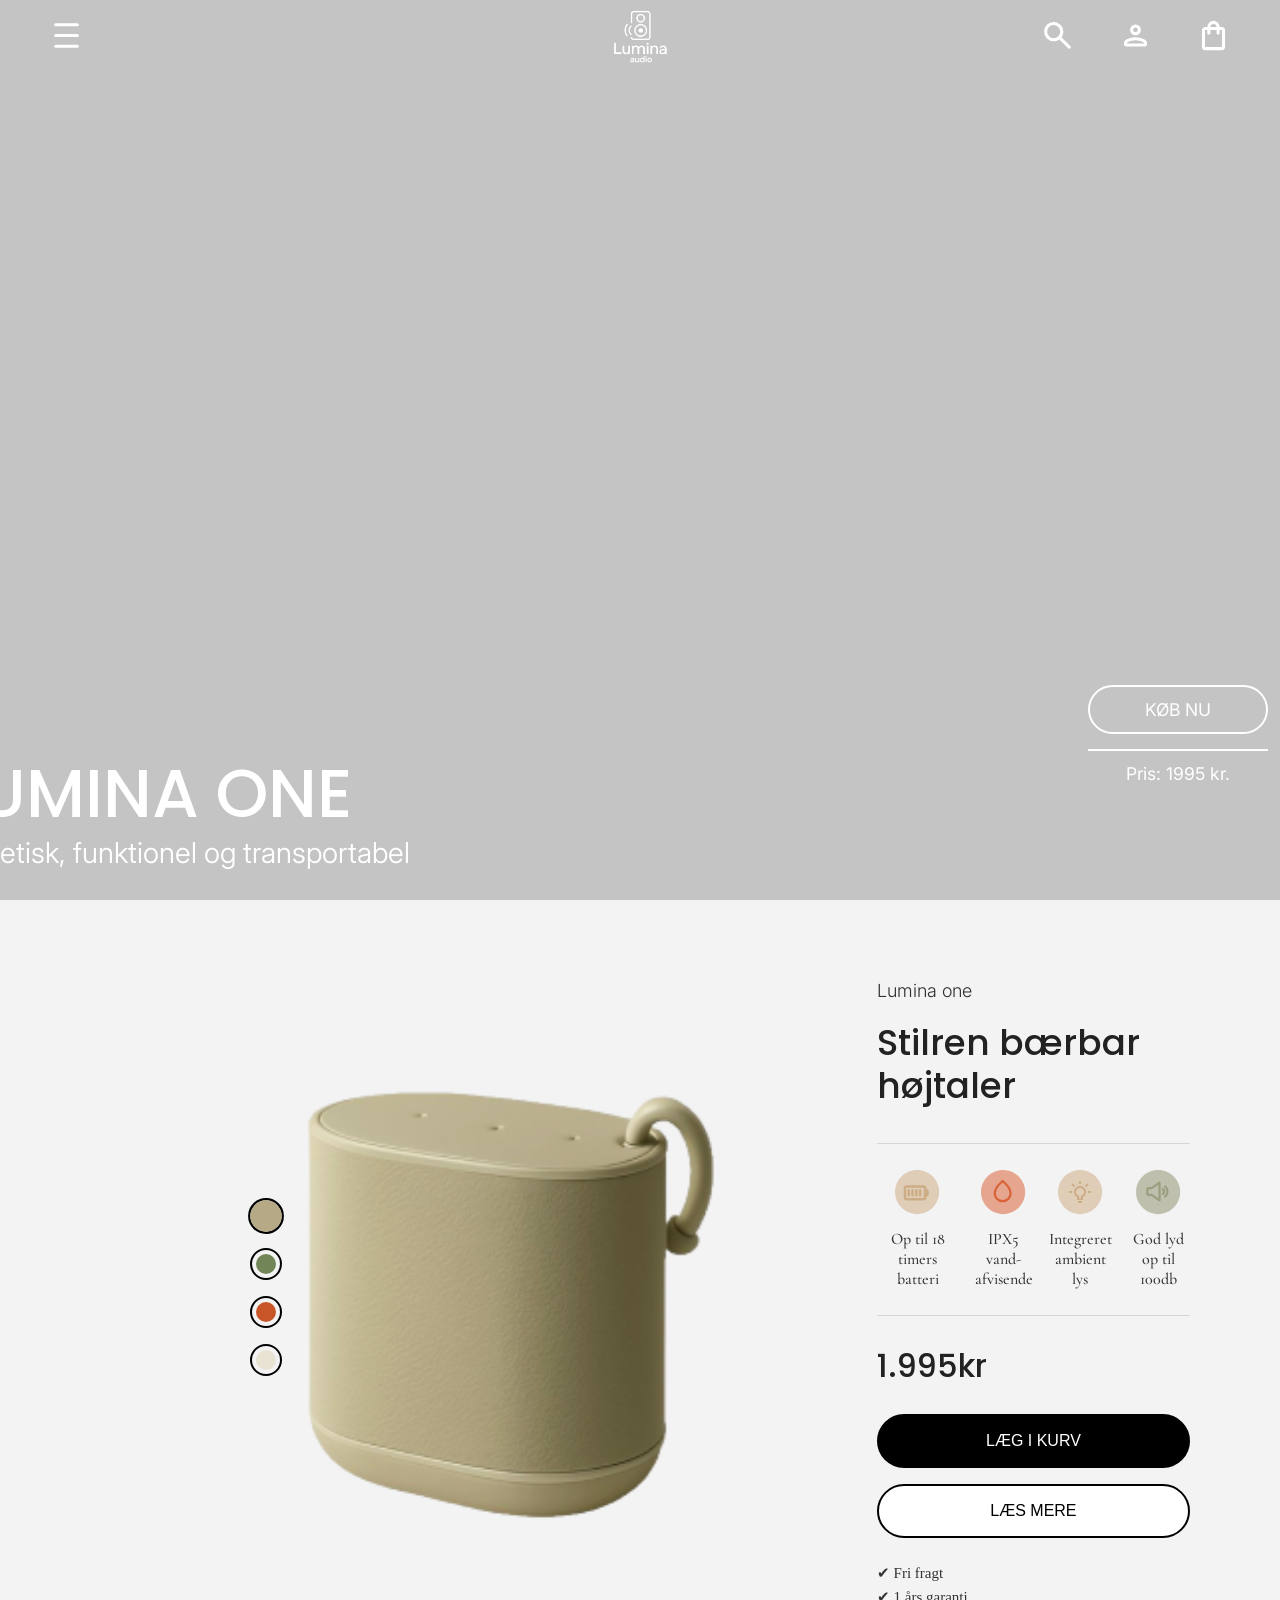
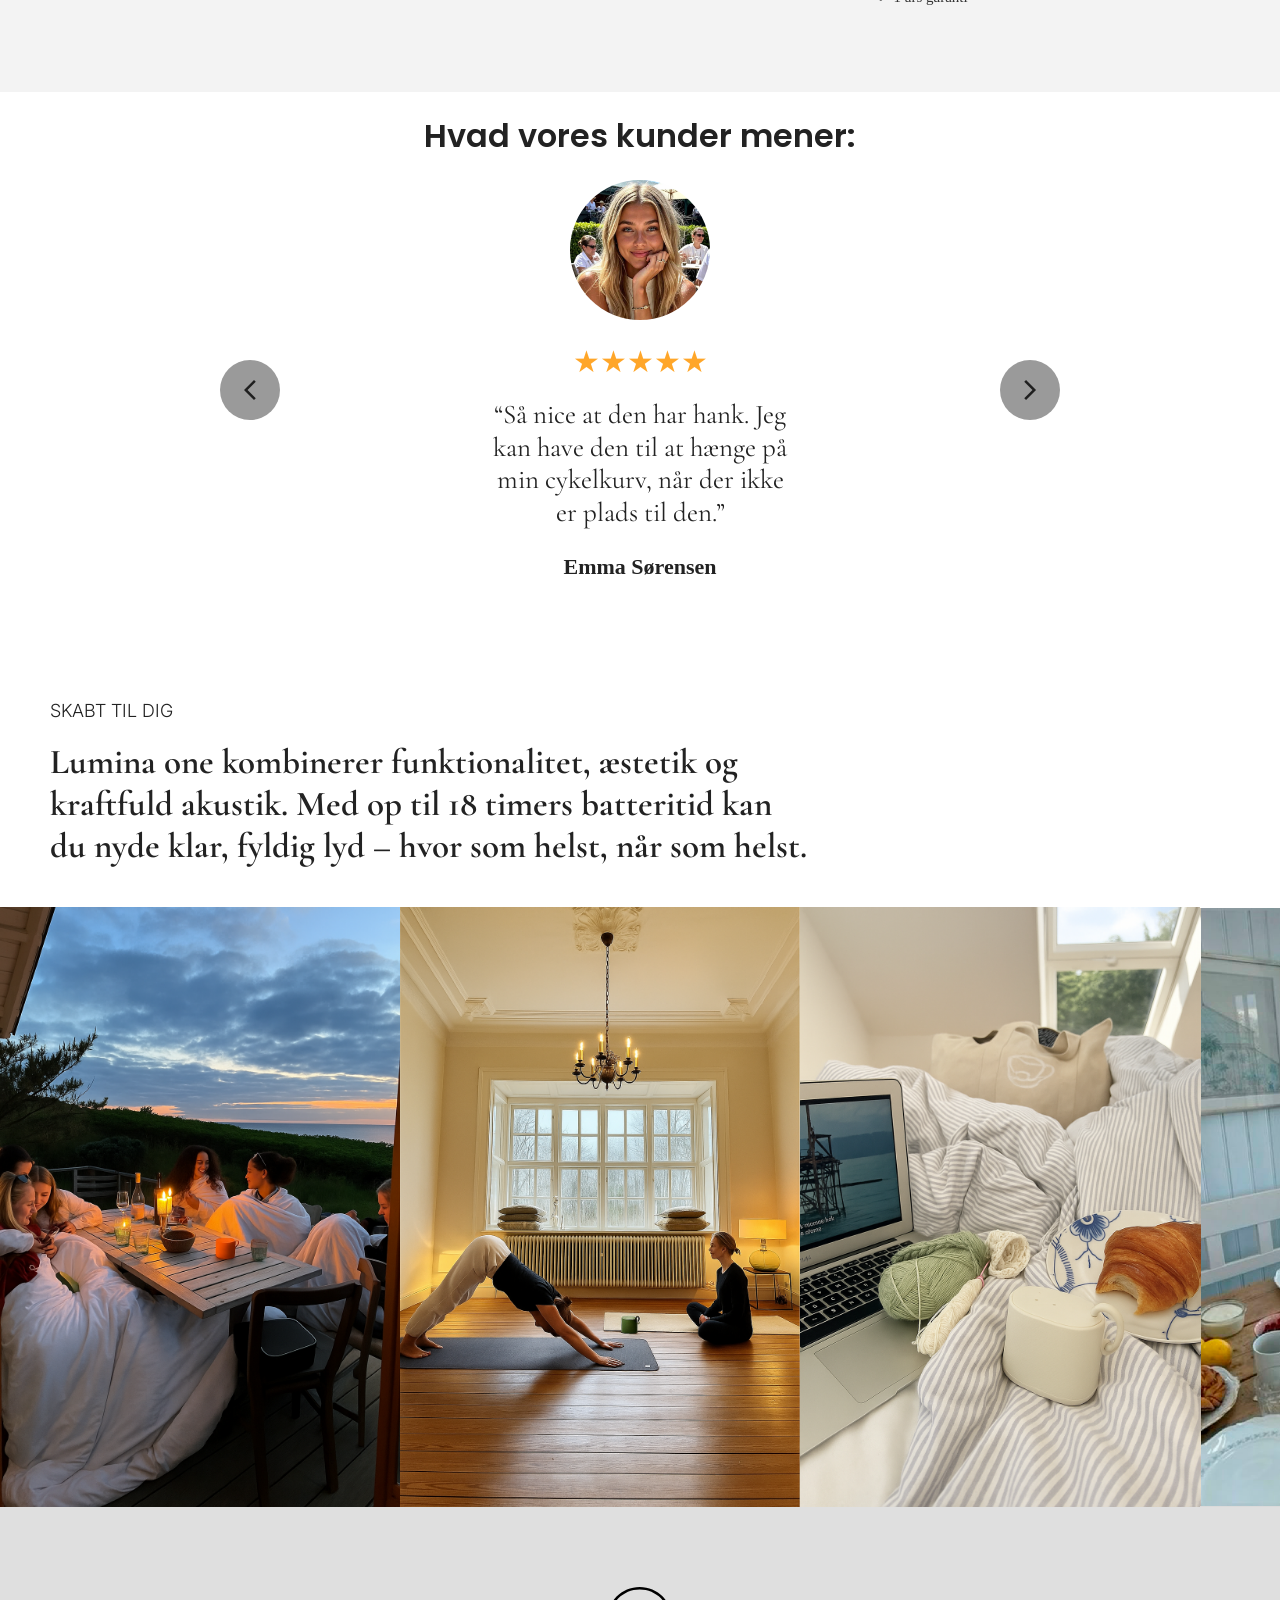
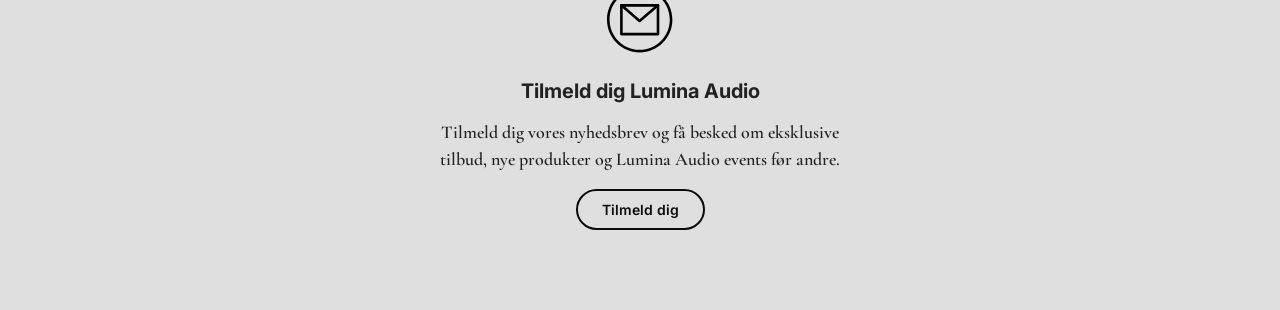
==== commit eef795cf: "newsletter-section" ====
--- a/index.html
+++ b/index.html
@@ -227,6 +227,31 @@
 </section>
 
 
+<!--Newsletter-->
+<section class="newsletter">
+  <div class="nl-inner">
+
+  
+    <div class="nl-icon">
+   <svg width="66" height="66" viewBox="0 0 66 66" fill="none" xmlns="http://www.w3.org/2000/svg">
+  <path fill-rule="evenodd" clip-rule="evenodd" d="M51 17H14.3846C14.0378 17 13.7052 17.1378 13.4599 17.383C13.2147 17.6283 13.0769 17.9609 13.0769 18.3077V47.0769C13.0769 47.4237 13.2147 47.7564 13.4599 48.0016C13.7052 48.2468 14.0378 48.3846 14.3846 48.3846H51C51.3468 48.3846 51.6794 48.2468 51.9247 48.0016C52.1699 47.7564 52.3077 47.4237 52.3077 47.0769V18.3077C52.3077 17.9609 52.1699 17.6283 51.9247 17.383C51.6794 17.1378 51.3468 17 51 17ZM15.6923 45.7692V19.6154H49.6923V45.7692H15.6923Z" fill="black"/>
+  <path fill-rule="evenodd" clip-rule="evenodd" d="M51.8474 19.3015L33.422 34.9938C33.1848 35.1961 32.8832 35.3069 32.5715 35.3065C32.2598 35.306 31.9586 35.1942 31.722 34.9912L13.5294 19.2989C13.3269 19.1247 13.1826 18.8925 13.116 18.6338C13.0493 18.3751 13.0635 18.1021 13.1567 17.8517C13.2499 17.6013 13.4175 17.3855 13.637 17.2332C13.8565 17.0809 14.1174 16.9995 14.3846 17H51C51.2671 17.0005 51.5276 17.0828 51.7466 17.2358C51.9655 17.3888 52.1324 17.6052 52.2246 17.8559C52.3169 18.1065 52.3303 18.3794 52.2628 18.6379C52.1954 18.8963 52.0504 19.1279 51.8474 19.3015ZM47.4483 19.6154H17.9023L32.5798 32.2765L47.4483 19.6154Z" fill="black"/>
+  <path fill-rule="evenodd" clip-rule="evenodd" d="M32.6923 62.7692C49.3026 62.7692 62.7692 49.3026 62.7692 32.6923C62.7692 16.082 49.3026 2.61538 32.6923 2.61538C16.082 2.61538 2.61538 16.082 2.61538 32.6923C2.61538 49.3026 16.082 62.7692 32.6923 62.7692ZM32.6923 65.3846C50.7489 65.3846 65.3846 50.7489 65.3846 32.6923C65.3846 14.6357 50.7489 0 32.6923 0C14.6357 0 0 14.6357 0 32.6923C0 50.7489 14.6357 65.3846 32.6923 65.3846Z" fill="black"/>
+   </svg> 
+    </div>
+
+    <h2>Tilmeld dig Lumina Audio</h2>
+
+    <p>
+      Tilmeld dig vores nyhedsbrev og få besked om eksklusive tilbud, nye produkter og Lumina Audio events før andre.
+    </p>
+
+    <a class="nl-btn" href="#">Tilmeld dig</a>
+
+  </div>
+</section>
+
+
 
     <script src="script.js"></script>
 
--- a/style.css
+++ b/style.css
@@ -624,5 +624,58 @@
 }
 
 
-
-
+/* Newsletter*/
+.newsletter {
+  background: #d8d8d8ce;
+  padding: 80px 20px;
+  display: flex;
+  justify-content: center;
+}
+
+.nl-inner {
+  text-align: center;
+  max-width: 540px;
+  display: flex;
+  flex-direction: column;
+  align-items: center;
+  gap: 16px;
+}
+
+.nl-icon {
+  margin-bottom: 6px;
+}
+
+.nl-inner h2 {
+  font-size: 20px;
+  margin: 0;
+  font-family: "inter";
+  font-weight: 700;
+}
+
+.nl-inner p {
+  font-size: 13px;
+  margin: 0;
+  line-height: 1.5;
+  max-width: 420px;
+  font-family: "cormorant garamond";
+  font-weight: 600;
+  font-size: 18px;
+}
+
+.nl-btn {
+  border: 2px solid #0b0b0b;
+  padding: 10px 24px;
+  border-radius: 24px;
+  text-decoration: none;
+  color: #0b0b0b;
+  font-size: 14px;
+  font-weight: 600;
+  font-family: "inter";
+}
+
+.nl-btn:hover {
+  background: #0b0b0b;
+  color: #fff;
+}
+
+
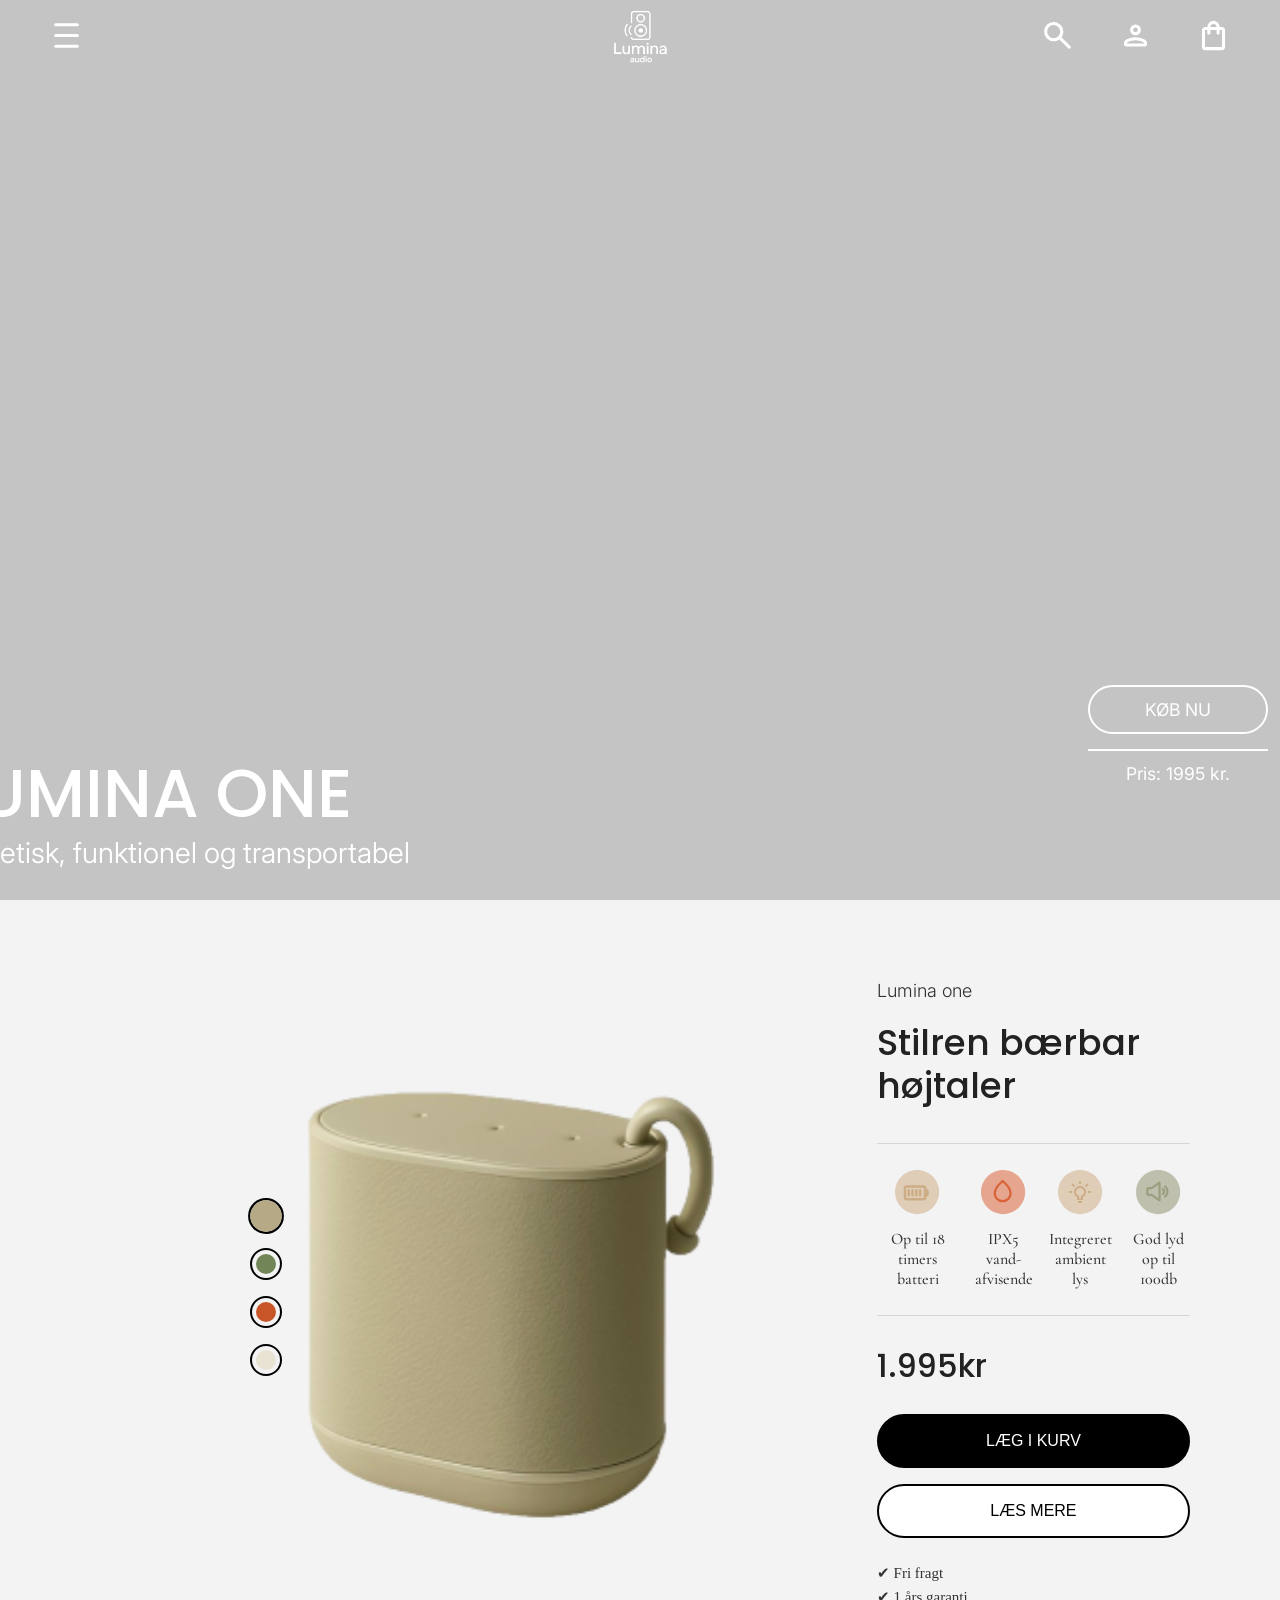
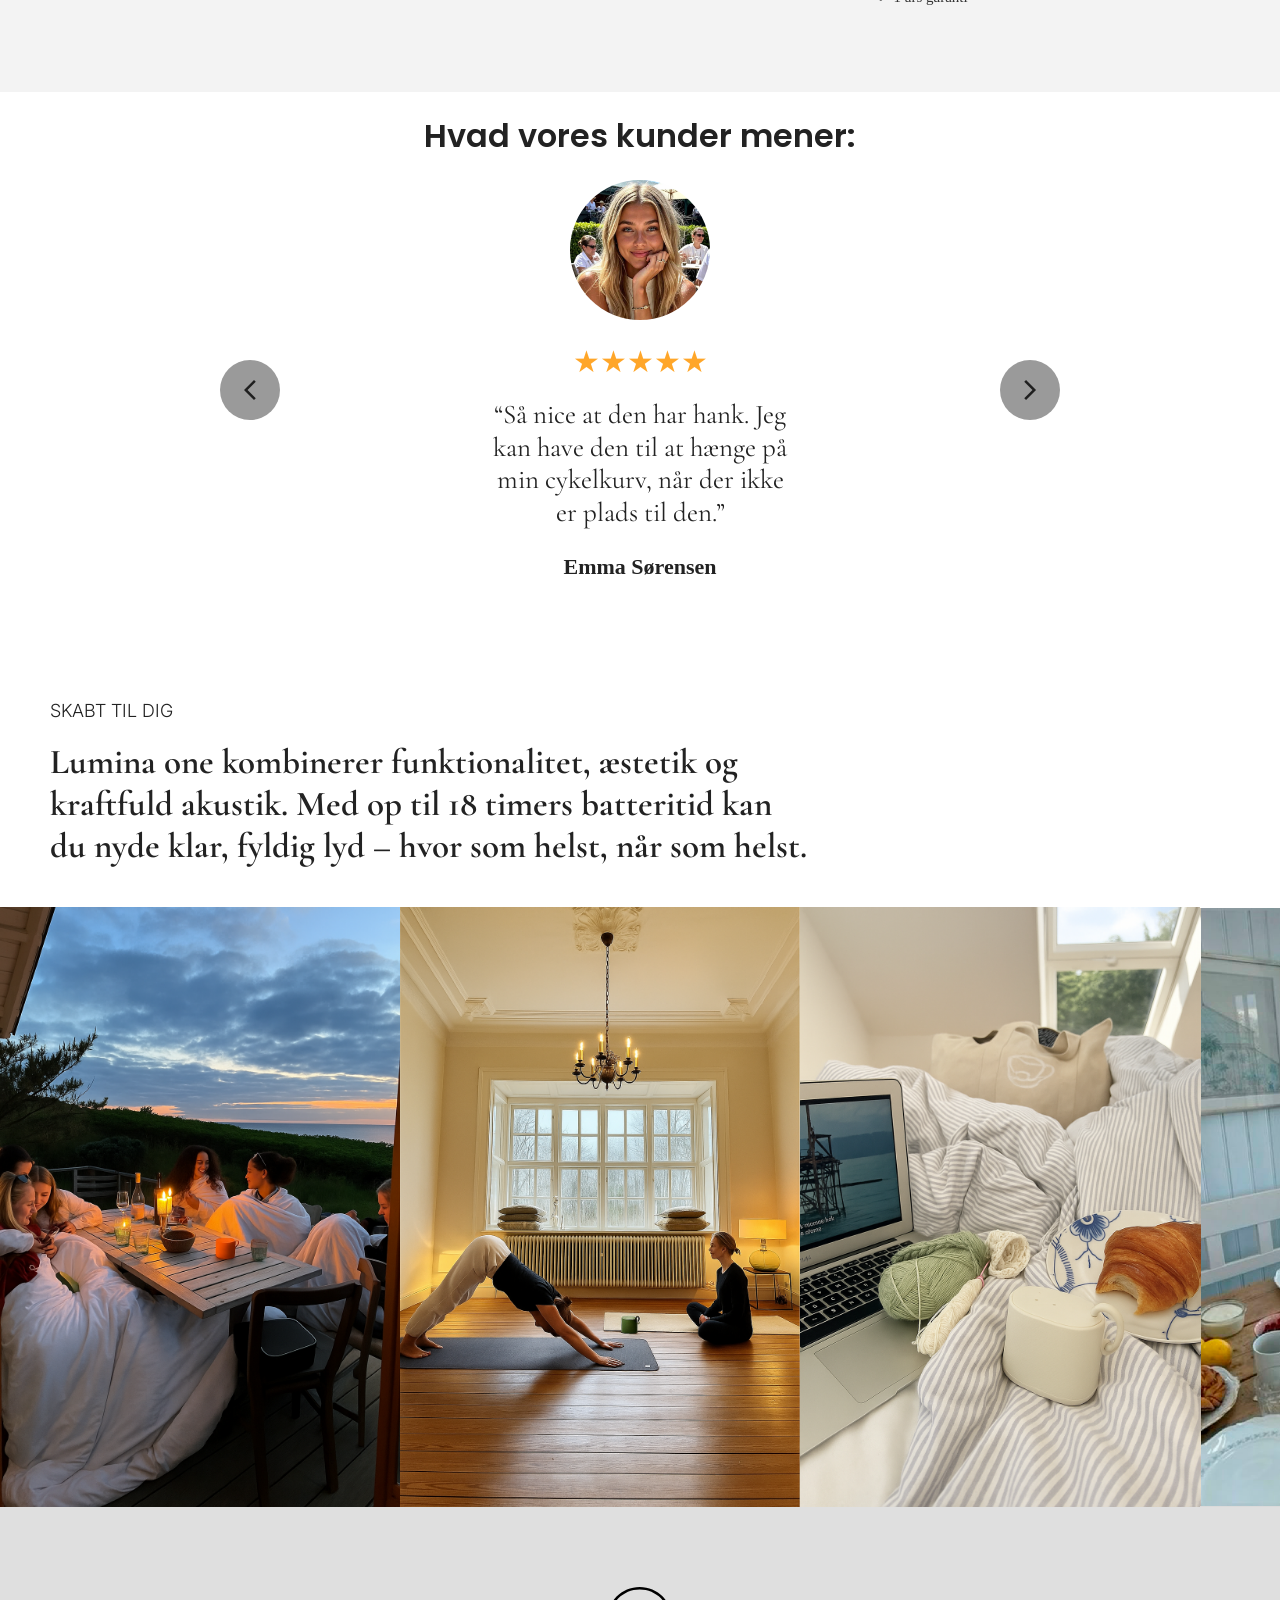
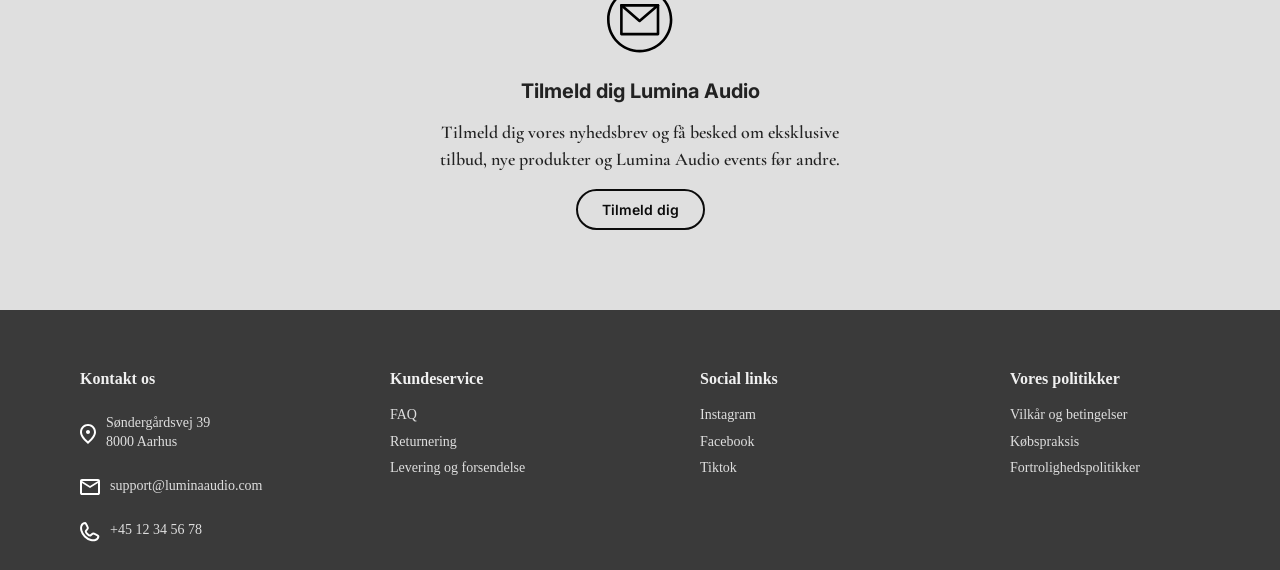
==== commit 4a29eaad: "footer done" ====
--- a/index.html
+++ b/index.html
@@ -252,6 +252,67 @@
 </section>
 
 
+<!-- Footer -->
+<footer class="footer">
+
+    <div class="footer-columns">
+
+        <div class="footer-col">
+            <h4>Kontakt os</h4>
+
+            <div class="footer-item">
+                <!-- Location -->
+                <svg width="16" height="20" viewBox="0 0 16 20" fill="none" xmlns="http://www.w3.org/2000/svg">
+              <path d="M8 10C6.9 10 6 9.1 6 8C6 6.9 6.9 6 8 6C9.1 6 10 6.9 10 8C10 9.1 9.1 10 8 10ZM14 8.2C14 4.57 11.35 2 8 2C4.65 2 2 4.57 2 8.2C2 10.54 3.95 13.64 8 17.34C12.05 13.64 14 10.54 14 8.2ZM8 0C12.2 0 16 3.22 16 8.2C16 11.52 13.33 15.45 8 20C2.67 15.45 0 11.52 0 8.2C0 3.22 3.8 0 8 0Z" fill="white"/>
+               </svg>
+
+                <p>Søndergårdsvej 39<br>8000 Aarhus</p>
+            </div>
+
+            <div class="footer-item">
+                <!-- Mail -->
+               <svg width="20" height="16" viewBox="0 0 20 16" fill="none" xmlns="http://www.w3.org/2000/svg">
+                <path d="M2 16C1.45 16 0.979333 15.8043 0.588 15.413C0.196667 15.0217 0.000666667 14.5507 0 14V2C0 1.45 0.196 0.979333 0.588 0.588C0.98 0.196666 1.45067 0.000666667 2 0H18C18.55 0 19.021 0.196 19.413 0.588C19.805 0.98 20.0007 1.45067 20 2V14C20 14.55 19.8043 15.021 19.413 15.413C19.0217 15.805 18.5507 16.0007 18 16H2ZM10 9L2 4V14H18V4L10 9ZM10 7L18 2H2L10 7ZM2 4V2V14V4Z" fill="white"/>
+               </svg>   
+                <p>support@luminaaudio.com</p>
+            </div>
+
+            <div class="footer-item">
+                <!-- Phone -->
+                <svg width="20" height="20" viewBox="0 0 20 20" fill="none" xmlns="http://www.w3.org/2000/svg">
+                <path d="M5.375 1C5.875 1 7.875 5.5 7.875 6C7.875 7 6.375 8 5.875 9C5.375 10 6.375 11 7.375 12C7.765 12.39 9.375 14 10.375 13.5C11.375 13 12.375 11.5 13.375 11.5C13.875 11.5 18.375 13.5 18.375 14C18.375 16 16.875 17.5 15.375 18C13.875 18.5 12.875 18.5 10.875 18C8.875 17.5 7.375 17 4.875 14.5C2.375 12 1.875 10.5 1.375 8.5C0.875 6.5 0.875 5.5 1.375 4C1.875 2.5 3.375 1 5.375 1Z" stroke="white" stroke-width="2" stroke-linecap="round" stroke-linejoin="round"/>
+                </svg>
+                <p>+45 12 34 56 78</p>
+            </div>
+        </div>
+
+        <div class="footer-col">
+            <h4>Kundeservice</h4>
+            <p>FAQ</p>
+            <p>Returnering</p>
+            <p>Levering og forsendelse</p>
+        </div>
+
+       
+        <div class="footer-col">
+            <h4>Social links</h4>
+            <p>Instagram</p>
+            <p>Facebook</p>
+            <p>Tiktok</p>
+        </div>
+
+     
+        <div class="footer-col">
+            <h4>Vores politikker</h4>
+            <p>Vilkår og betingelser</p>
+            <p>Købspraksis</p>
+            <p>Fortrolighedspolitikker</p>
+        </div>
+
+    </div>
+
+</footer>
+
 
     <script src="script.js"></script>
 
--- a/style.css
+++ b/style.css
@@ -679,3 +679,45 @@
 }
 
 
+/* Footer */
+.footer {
+    background: #3a3a3a;
+    color: #f0f0f0;
+    padding: 60px 80px;
+    font-family: inherit;
+    height: 260px;
+}
+
+.footer-columns {
+    display: grid;
+    grid-template-columns: repeat(4, 1fr);
+    gap: 120px; 
+}
+
+.footer-col h4 {
+    margin-bottom: 18px;
+    font-size: 16px;
+    font-weight: 600;
+}
+
+.footer-col p {
+    margin: 8px 0;
+    font-size: 14px;
+    opacity: 0.9;
+    line-height: 130%;
+}
+
+
+.footer-item {
+    display: flex;
+    align-items: center;
+    gap: 10px;
+    margin: 10px 0;
+}
+
+.footer-item svg {
+    margin-top: 3px;
+    flex-shrink: 0;
+}
+
+
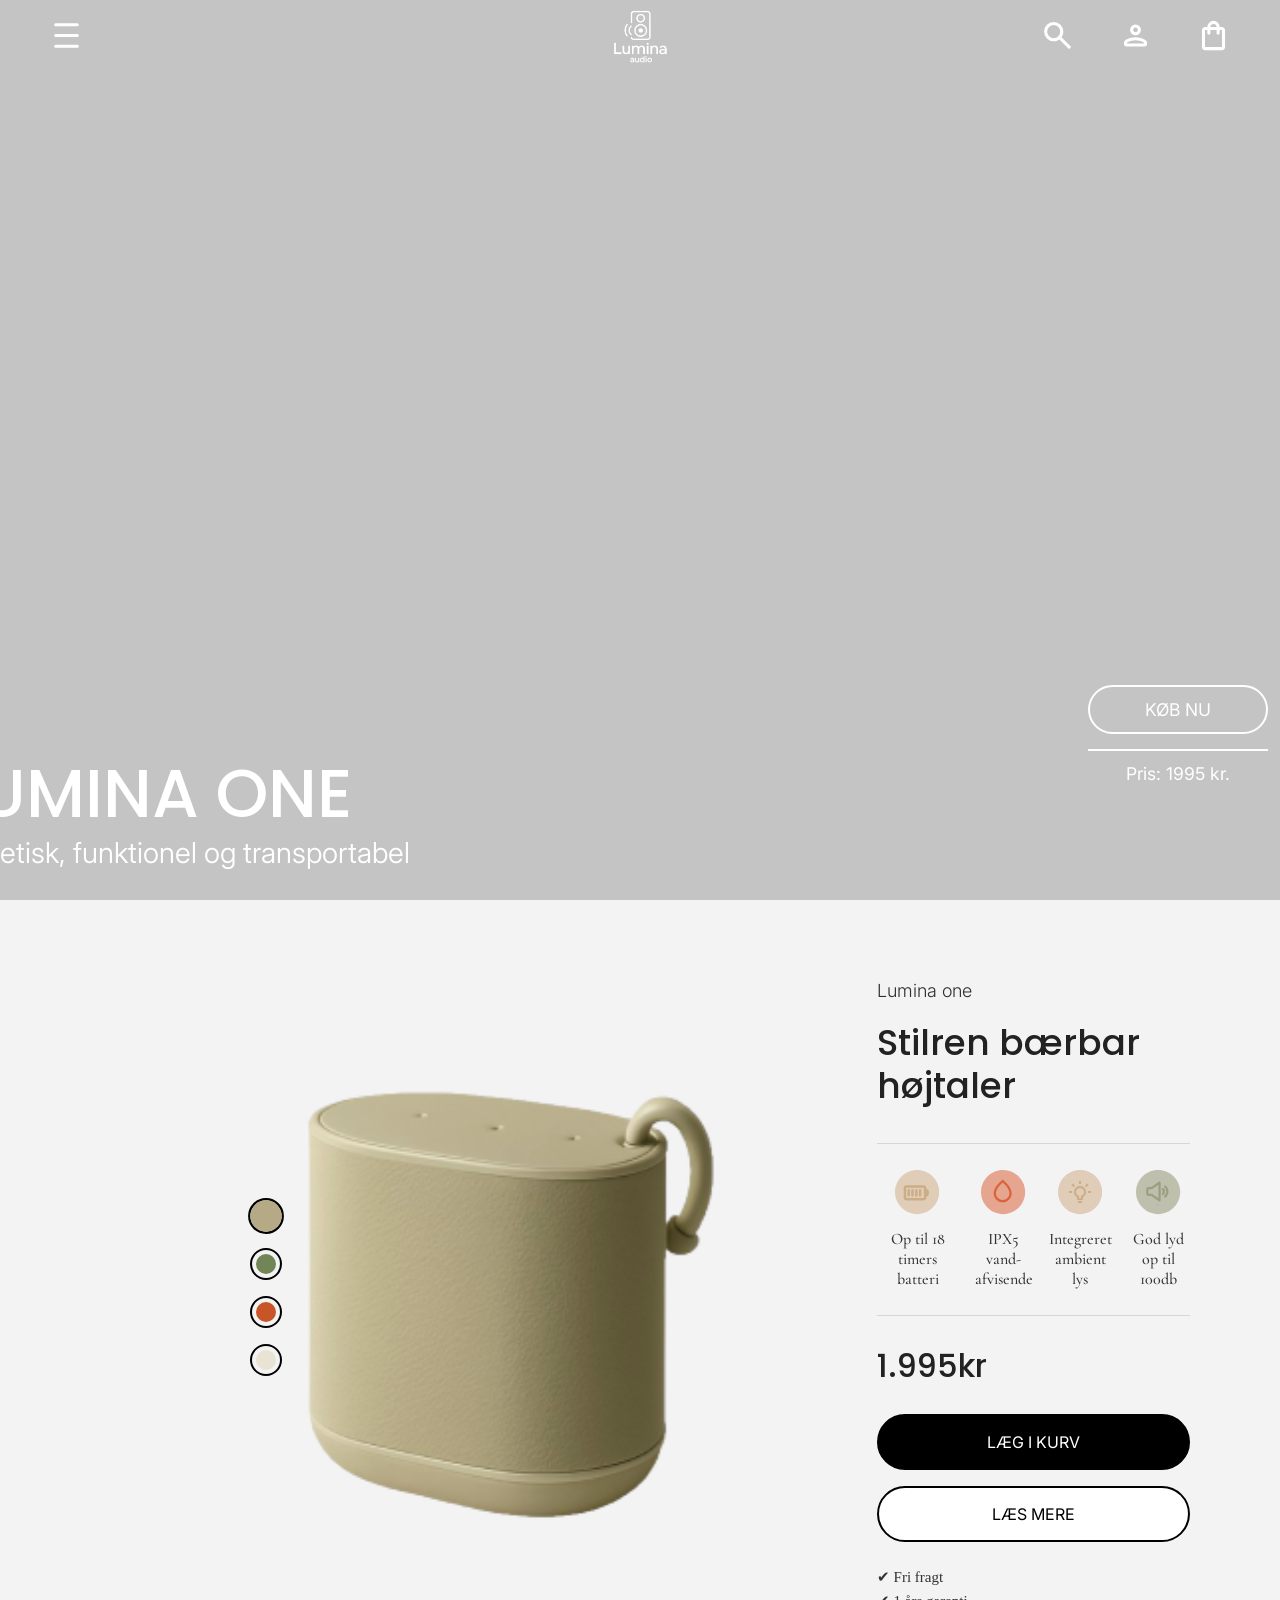
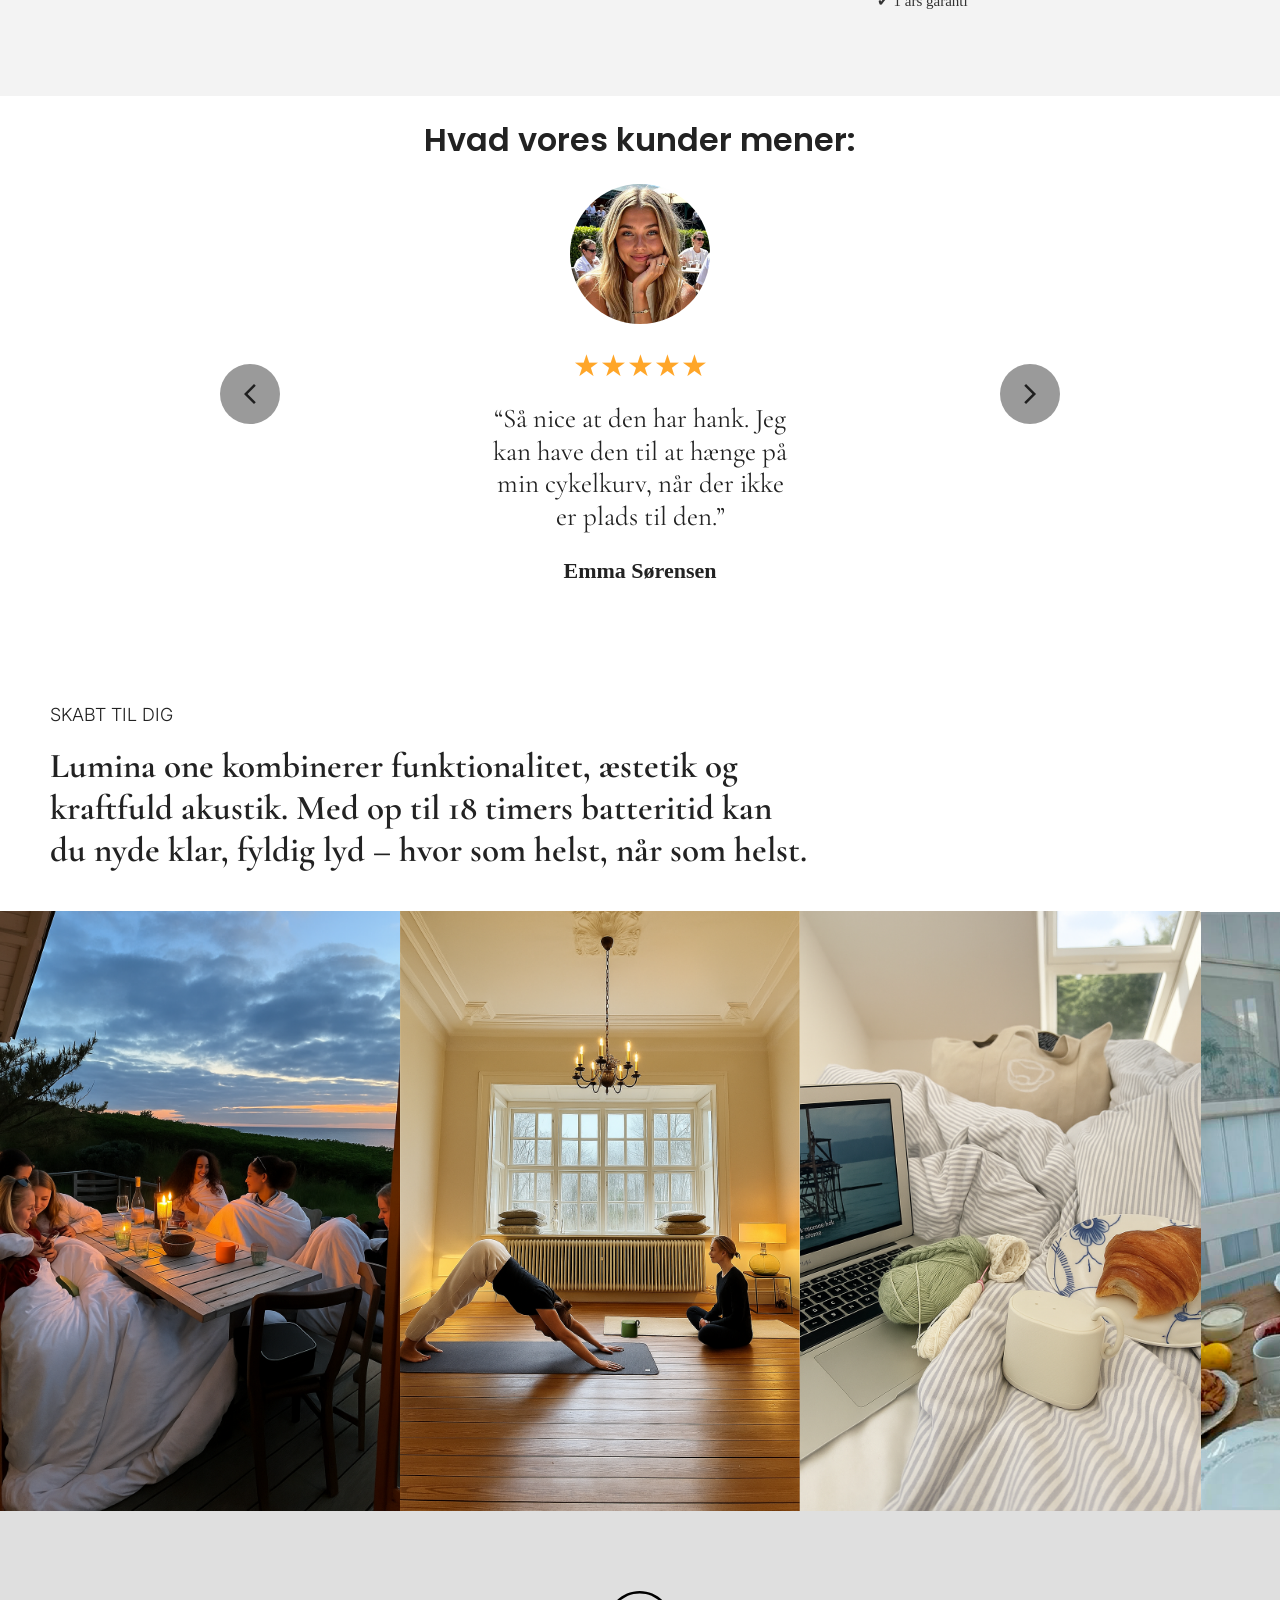
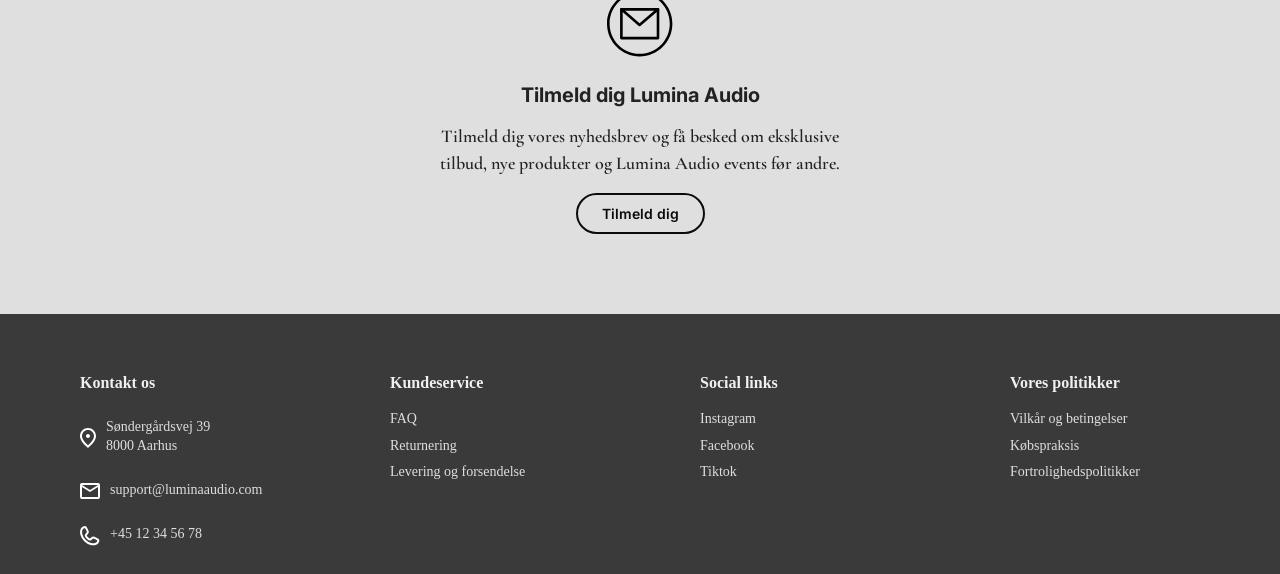
==== commit 4e57c006: "Små ændringer + start på produktside" ====
--- a/index.html
+++ b/index.html
@@ -151,7 +151,9 @@
 
             <button class="btn-primary">LÆG I KURV</button>
 
-            <button class="btn-secondary">LÆS MERE</button>
+            <button class="btn-secondary" onclick="window.location.href='product.html'">LÆS MERE</button>
+
+
 
             <ul class="benefits">
                 <li>✔ Fri fragt</li>
--- a/style.css
+++ b/style.css
@@ -1,6 +1,4 @@
 
-@import url('https://fonts.googleapis.com/css2?family=Arimo:ital,wght@0,400..700;1,400..700&family=Cormorant+Garamond:ital,wght@0,300..700;1,300..700&family=Montserrat:ital,wght@0,100..900;1,100..900&family=Oswald:wght@200..700&display=swap');
-@import url('https://fonts.googleapis.com/css2?family=Arimo:ital,wght@0,400..700;1,400..700&family=Cormorant+Garamond:ital,wght@0,300..700;1,300..700&family=Inter:ital,opsz,wght@0,14..32,100..900;1,14..32,100..900&family=Montserrat:ital,wght@0,100..900;1,100..900&family=Oswald:wght@200..700&display=swap');
 @import url('https://fonts.googleapis.com/css2?family=Arimo:ital,wght@0,400..700;1,400..700&family=Cormorant+Garamond:ital,wght@0,300..700;1,300..700&family=Inter:ital,opsz,wght@0,14..32,100..900;1,14..32,100..900&family=Montserrat:ital,wght@0,100..900;1,100..900&family=Oswald:wght@200..700&family=Poppins:ital,wght@0,100;0,200;0,300;0,400;0,500;0,600;0,700;0,800;0,900;1,100;1,200;1,300;1,400;1,500;1,600;1,700;1,800;1,900&display=swap');
 
 /* CSS reset */
@@ -39,17 +37,7 @@
     list-style: none; 
     margin: 0;
     padding: 0;
-}
-
-.nav-left li, .nav-right li {
-    position: relative;
 } 
-
-.nav-left,
-.nav-right,
-.logo {
-    text-decoration: none;
-}
 
 .top-nav button {
     position: relative;
@@ -177,29 +165,6 @@
     opacity: 1;
 }
 
-.cart-icon {
-    position: relative;
-    display: inline-block;
-}
-
-#cart-count {
-    position: absolute;
-    top: -5px;
-    right: -5px;
-    background: #191919; 
-    color: white;
-    border-radius: 50%;
-    padding: 4px 7px;
-    font-size: 12px;
-    font-weight: bold;
-    line-height: 1;
-    display: flex;
-    align-items: center;
-    justify-content: center;
-    min-width: 20px;
-    min-height: 20px;
-}
-
 
 
 /*Hero*/
@@ -391,6 +356,7 @@
   font-size: 16px;
   cursor: pointer;
   margin-bottom: 16px;
+  font-family: 'inter';
 }
 
 .btn-primary:hover {
@@ -408,6 +374,7 @@
   border-radius: 30px;
   font-size: 16px;
   cursor: pointer;
+  font-family: 'inter';
 }
 
 .btn-secondary:hover {
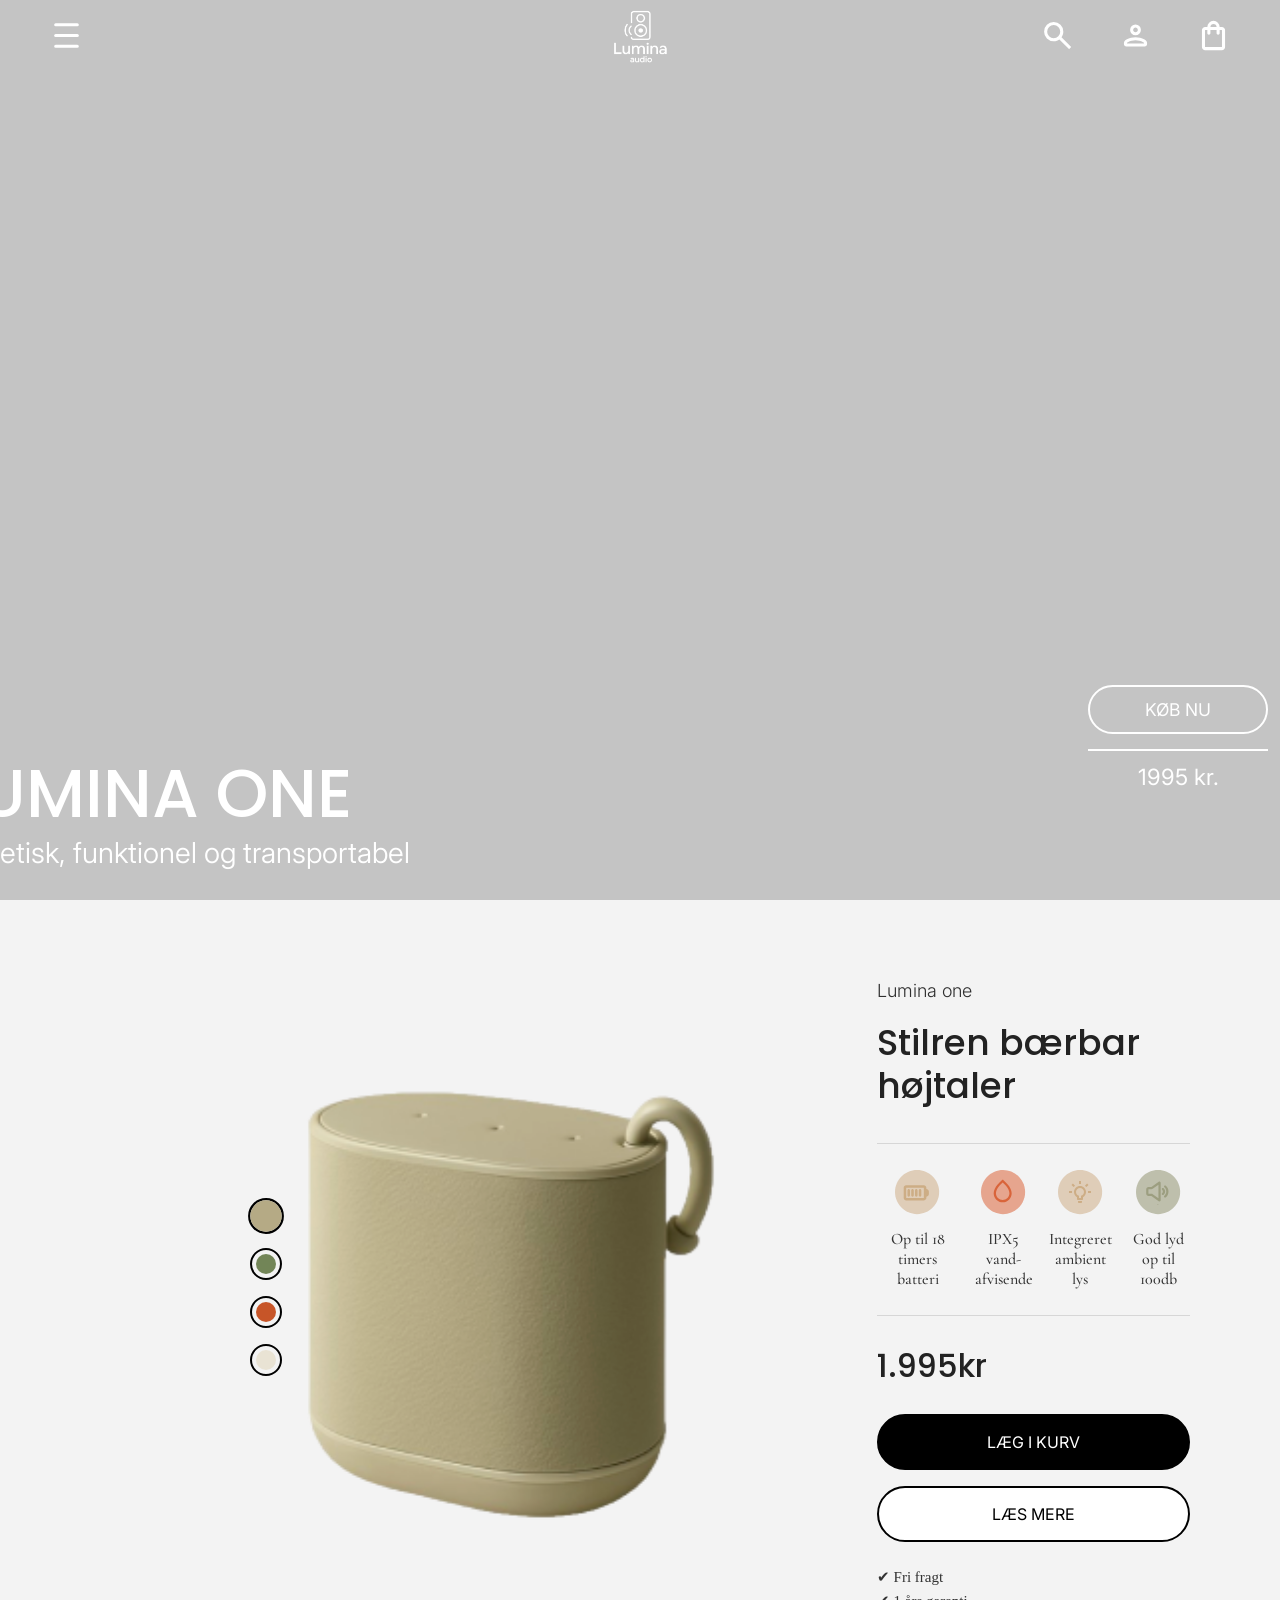
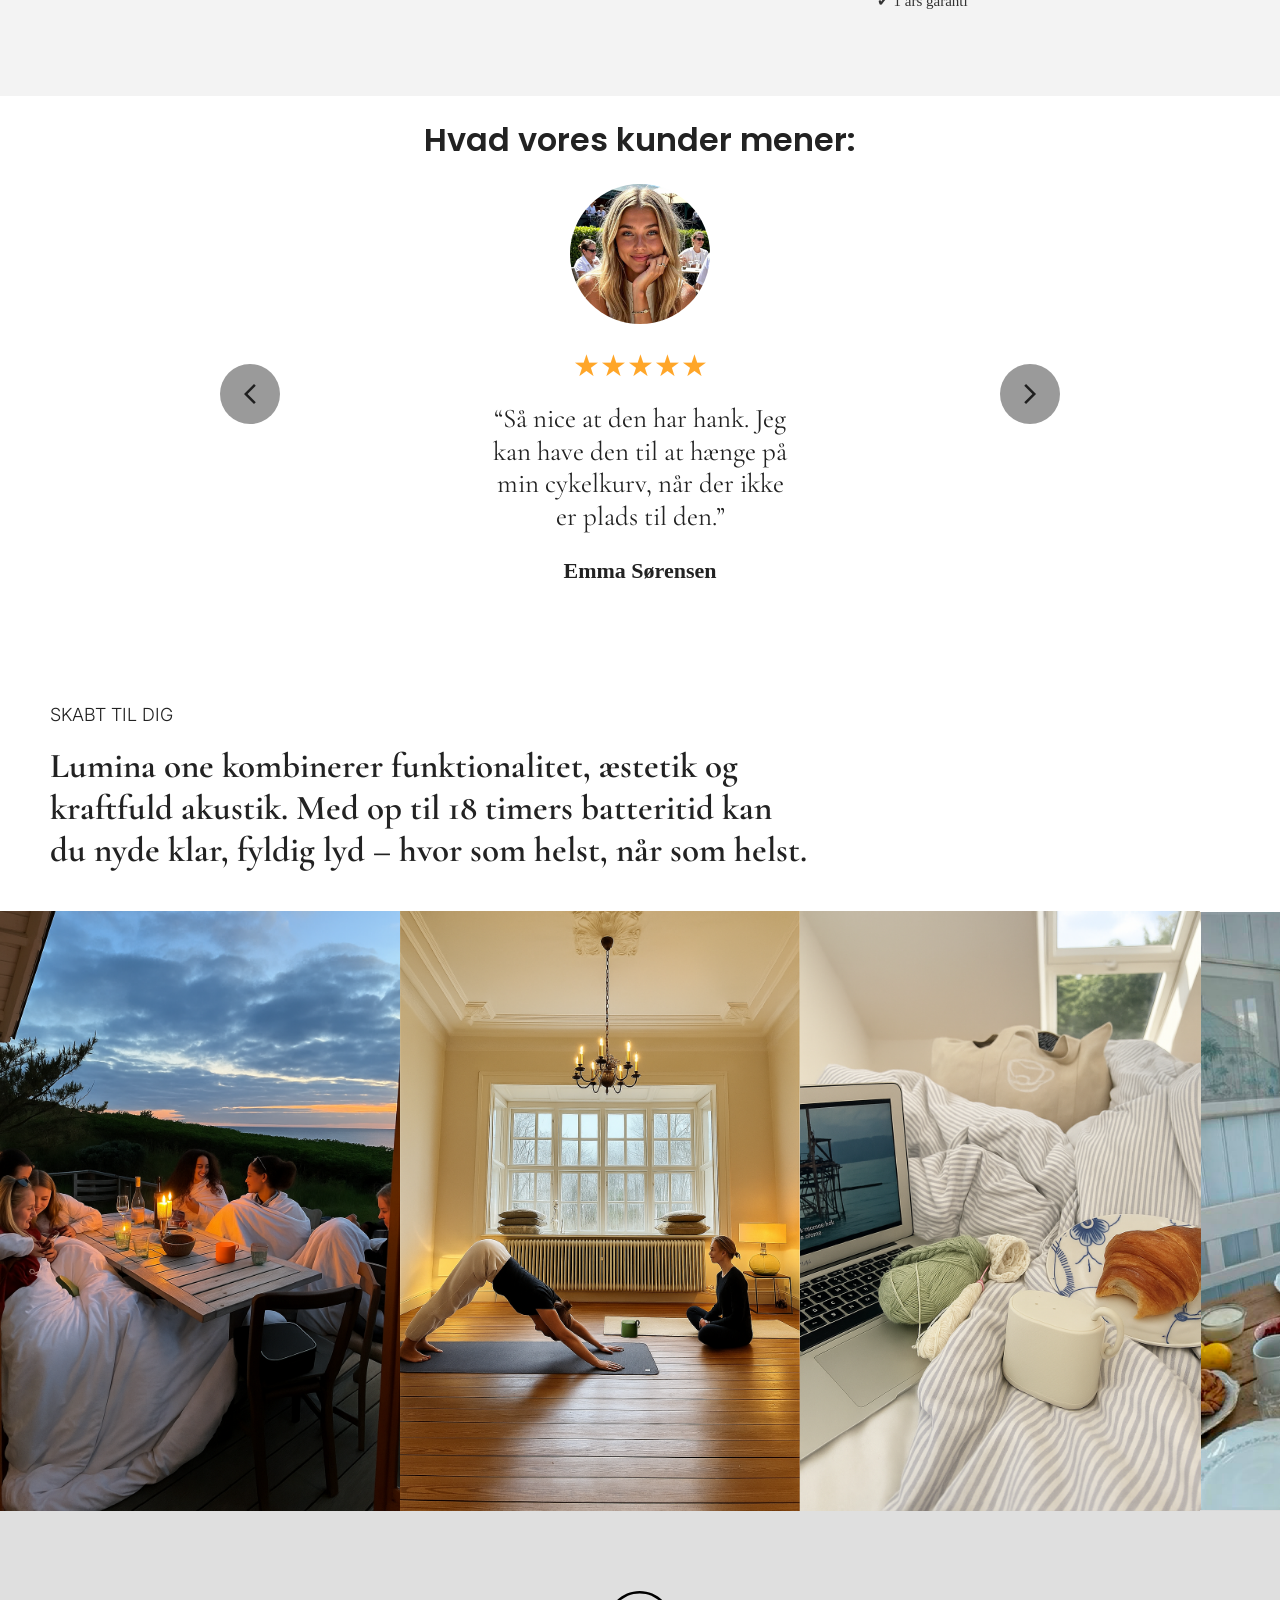
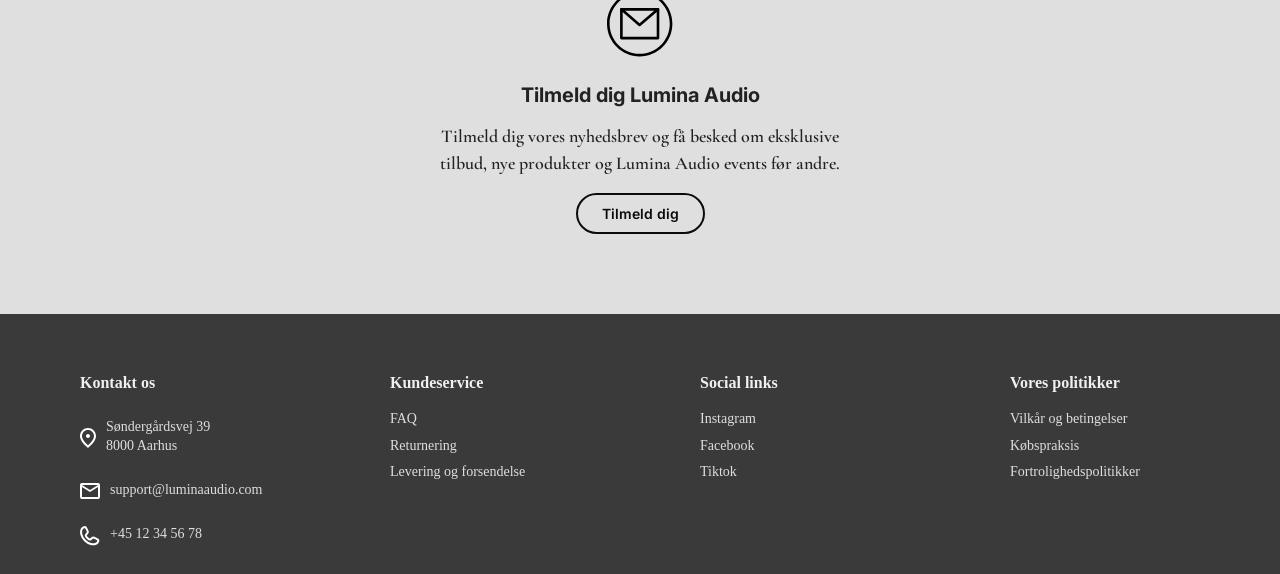
==== commit 714c89e9: "Extras" ====
--- a/index.html
+++ b/index.html
@@ -47,6 +47,11 @@
                <path fill="#fff" d="M12 11.385q-1.237 0-2.119-.882T9 8.385t.881-2.12T12 5.386t2.119.88t.881 2.12t-.881 2.118t-2.119.882m-7 6.192v-.608q0-.619.36-1.158q.361-.54.97-.838q1.416-.679 2.834-1.018q1.417-.34 2.836-.34t2.837.34t2.832 1.018q.61.298.97.838q.361.539.361 1.158v.608q0 .44-.299.74q-.299.298-.74.298H6.04q-.441 0-.74-.299t-.3-.74m1 .039h12v-.647q0-.332-.215-.625q-.214-.292-.593-.494q-1.234-.598-2.546-.916T12 14.616t-2.646.318t-2.546.916q-.38.202-.593.494Q6 16.637 6 16.97zm6-7.231q.825 0 1.413-.588T14 8.384t-.587-1.412T12 6.384t-1.412.588T10 8.384t.588 1.413t1.412.587m0 7.232"/>
                </svg>
                </button>
+               <div class="login-dropdown" id="loginDropdown">
+              <input type="text" placeholder="E-mail eller brugernavn">
+              <button class="login-btn">Log ind</button>
+              <button class="signup-btn">Opret dig</button>
+              </div>
                </li>
 
                <li>
@@ -55,6 +60,10 @@
                 <path fill="#fff" d="M6.616 21q-.691 0-1.153-.462T5 19.385V8.615q0-.69.463-1.152T6.616 7H8.5v-.5q0-1.458 1.021-2.479T12 3t2.479 1.021T15.5 6.5V7h1.885q.69 0 1.152.463T19 8.616v10.769q0 .69-.463 1.153T17.385 21zm0-1h10.769q.23 0 .423-.192t.192-.424V8.616q0-.231-.192-.424T17.384 8H15.5v2.5q0 .214-.143.357T15 11t-.357-.143t-.143-.357V8h-5v2.5q0 .214-.143.357T9 11t-.357-.143T8.5 10.5V8H6.616q-.231 0-.424.192T6 8.616v10.769q0 .23.192.423t.423.192M9.5 7h5v-.5q0-1.056-.722-1.778T12 4t-1.778.722T9.5 6.5zM6 20V8z"/>
                 </svg>
                 </button>
+                <div class="cart-dropdown" id="cartDropdown">
+                <p>Kurven er tom</p>
+                <button class="explore-btn" id="exploreBtn">Udforsk</button>
+                </div>
                 </li>
                 </ul>
                 </nav>  
@@ -72,7 +81,7 @@
         <div class="hero-btn-wrapper">
             <a href="#product-section" class="hero-btn">KØB NU</a>
             <div class="hero-divider"></div>
-            <p class="hero-price">Pris: 1995 kr.</p>
+            <p class="hero-price">1995 kr.</p>
         </div>
     </section>
 
@@ -248,8 +257,14 @@
       Tilmeld dig vores nyhedsbrev og få besked om eksklusive tilbud, nye produkter og Lumina Audio events før andre.
     </p>
 
-    <a class="nl-btn" href="#">Tilmeld dig</a>
-
+    <a class="nl-btn" id="nl-button" href="#">Tilmeld dig</a>
+
+<input 
+  type="email" 
+  id="nl-email" 
+  placeholder="Indtast din e-mail" 
+  style="display:none; margin-top:15px; padding:10px; width:100%; max-width:300px;"
+>
   </div>
 </section>
 
--- a/style.css
+++ b/style.css
@@ -165,6 +165,75 @@
     opacity: 1;
 }
 
+/*Login-input*/ 
+.login-dropdown {
+  position: absolute;
+  top: 50px;
+  right: 0;
+  background: #fff;
+  padding: 15px;
+  border-radius: 8px;
+  width: 180px;
+  display: none; 
+  box-shadow: 0 4px 15px rgba(0,0,0,0.15);
+  z-index: 999;
+}
+
+.login-dropdown input {
+  width: 100%;
+  padding: 8px;
+  margin-bottom: 10px;
+  border: 1px solid #ccc;
+  border-radius: 6px;
+}
+
+.login-dropdown .login-btn,
+.login-dropdown .signup-btn {
+  width: 100%;
+  padding: 8px;
+  margin-bottom: 6px;
+  border: none;
+  border-radius: 6px;
+  cursor: pointer;
+}
+
+.login-dropdown .login-btn {
+  background: #000;
+  color: white;
+}
+
+.login-dropdown .signup-btn {
+  background: #ddd;
+}
+
+/*Cart-dropdown*/
+.cart-dropdown {
+  position: absolute;
+  top: 50px; 
+  right: 0;
+  background: #fff;
+  padding: 15px;
+  border-radius: 8px;
+  width: 180px;
+  display: none; 
+  box-shadow: 0 4px 15px rgba(0,0,0,0.15);
+  z-index: 999;
+  text-align: center;
+}
+
+.cart-dropdown p {
+  margin-bottom: 10px;
+}
+
+.cart-dropdown .explore-btn {
+  width: 100%;
+  padding: 8px;
+  border: none;
+  border-radius: 6px;
+  background: #000;
+  color: white;
+  cursor: pointer;
+}
 
 
 /*Hero*/
@@ -234,9 +303,9 @@
 
 
 .hero-btn:hover {
-    background: rgb(22, 22, 22);
-    border: 2px solid rgb(22, 22, 22);
-    color: rgb(255, 255, 255);
+    background: rgb(228, 228, 228);
+    border: 2px solid rgb(228, 228, 228);
+    color: rgb(0, 0, 0);
 }
 
 .hero-btn-wrapper {
@@ -259,7 +328,7 @@
 .hero-price {
     color: white;
     margin-top: 12px;
-    font-size: 1.1rem;
+    font-size: 1.4rem;
     font-family: 'inter';
 }
 
@@ -532,8 +601,7 @@
 }
 
 .prev { left: 200px; }
-.next { right: 200px; }
-
+.next { right: 200px; } 
 
 .reviews-btn:hover {
     background-color: rgba(68, 67, 67, 0.784);
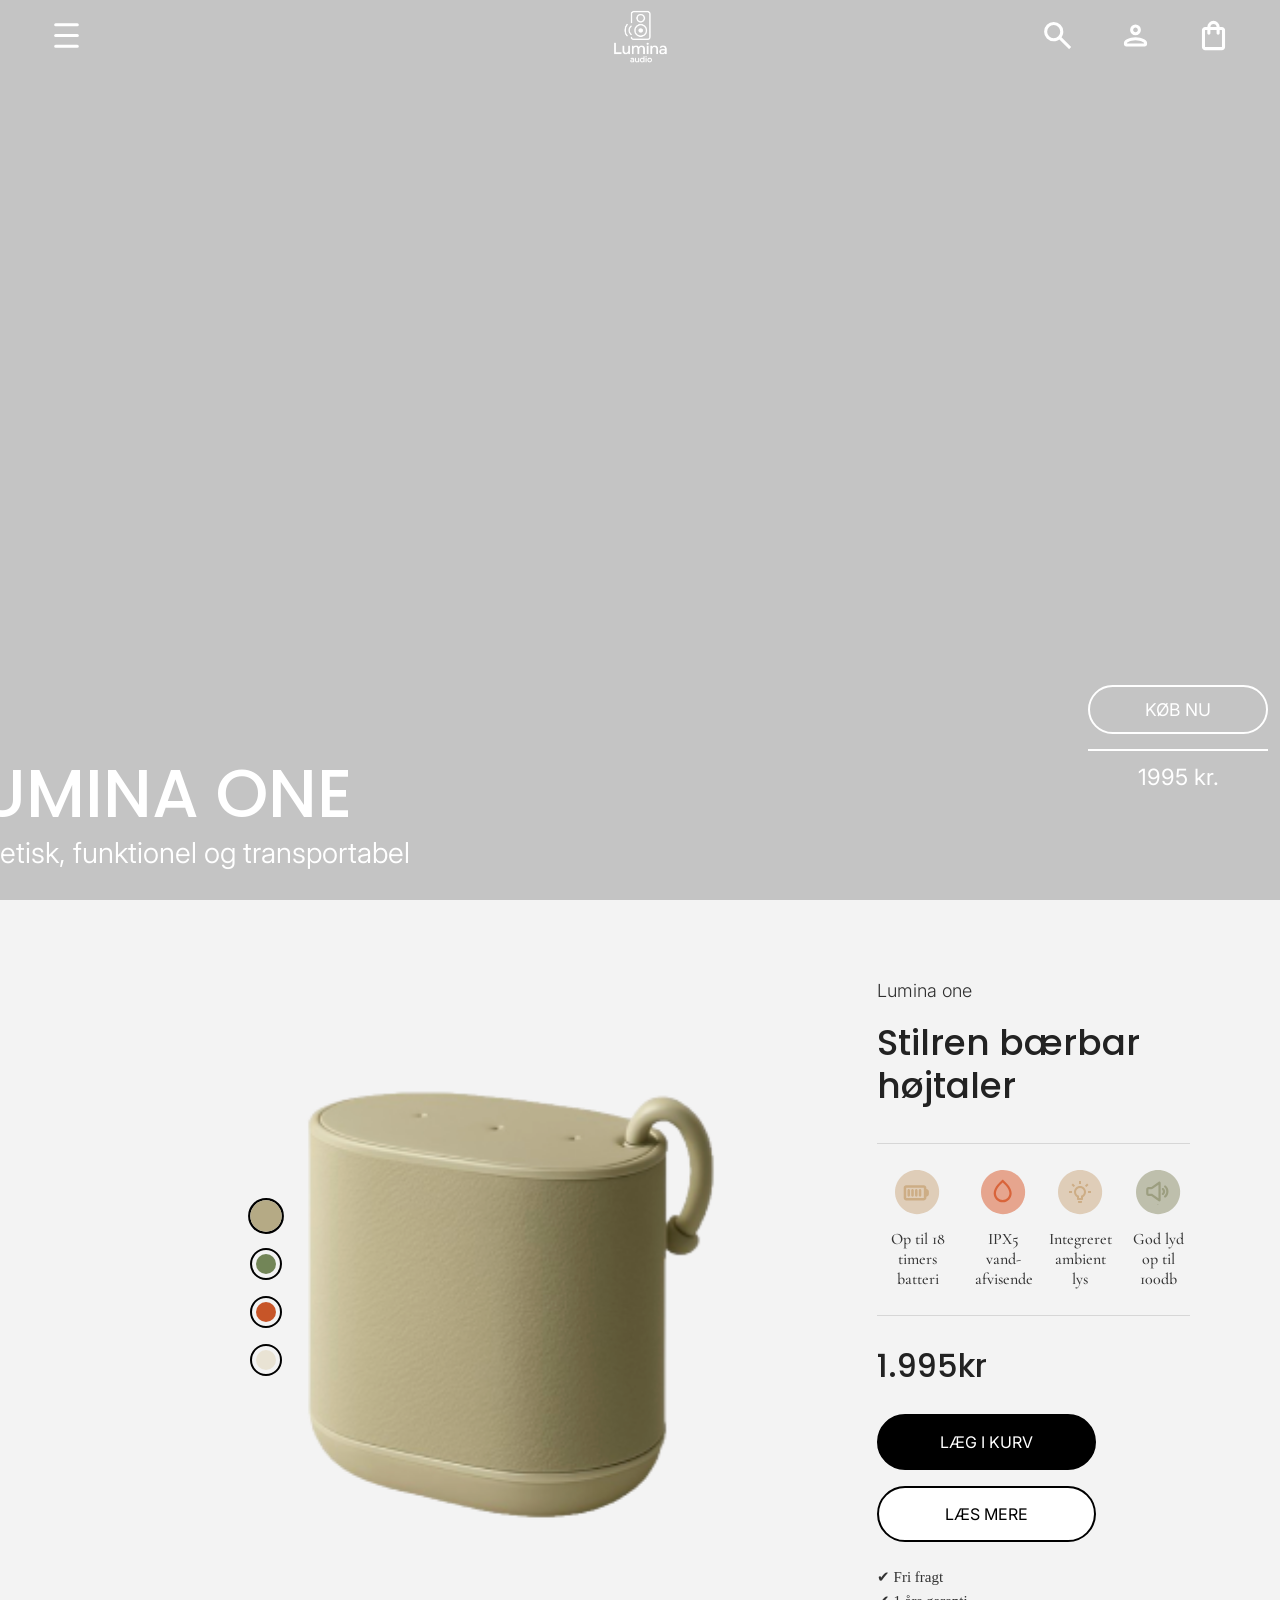
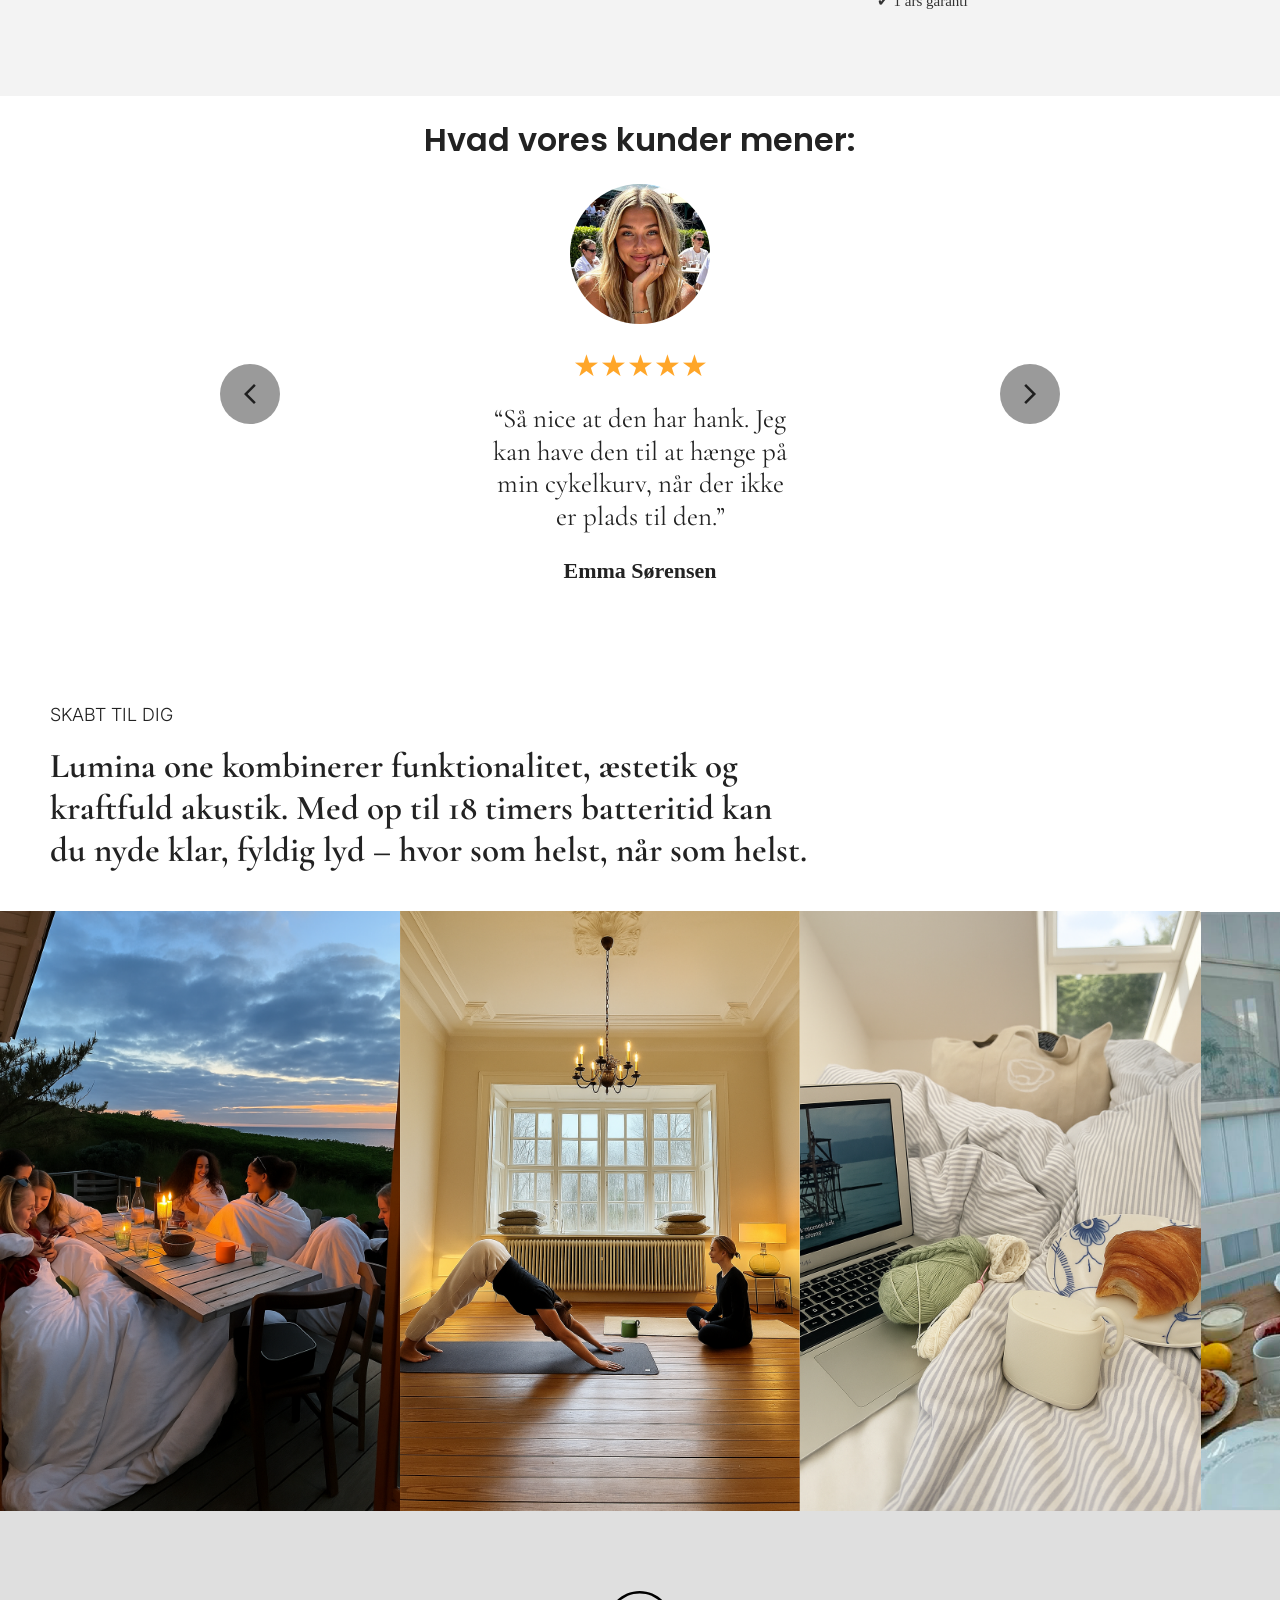
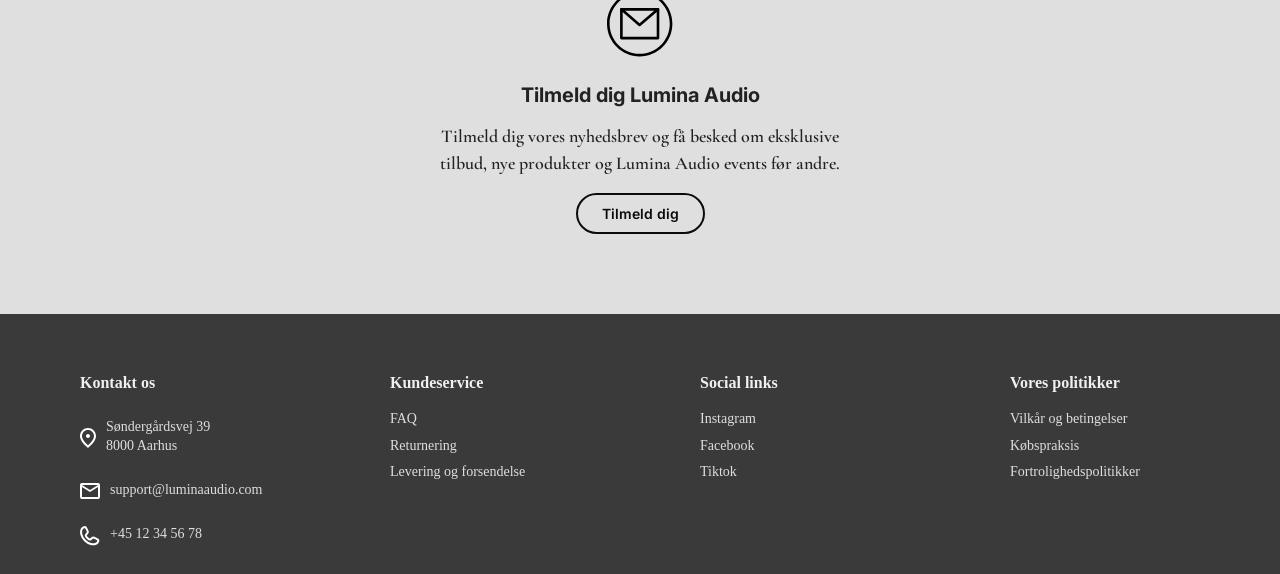
==== commit 2cab5283: "more extras" ====
--- a/index.html
+++ b/index.html
@@ -158,7 +158,10 @@
 
             <div class="price">1.995kr</div>
 
-            <button class="btn-primary">LÆG I KURV</button>
+            <div class="cart-btn-wrapper">
+           <button class="btn-primary">LÆG I KURV</button>
+           </div>
+
 
             <button class="btn-secondary" onclick="window.location.href='product.html'">LÆS MERE</button>
 
--- a/style.css
+++ b/style.css
@@ -415,8 +415,15 @@
   font-family: 'poppins';
 }
 
+.cart-btn-wrapper {
+  display: flex;
+  align-items: center;
+  gap: 10px;
+  position: relative;
+}
+
 .btn-primary {
-  width: 100%;
+  width: 70%;
   padding: 16px;
   background: black;
   color: white;
@@ -436,7 +443,7 @@
 }
 
 .btn-secondary {
-  width: 100%;
+  width: 70%;
   padding: 16px;
   background: #fff;
   border: 2px solid black;
@@ -462,6 +469,23 @@
 .benefits li {
   margin-bottom: 6px;
 }
+
+/*Text next to btn-primary*/
+.added-message {
+  display: inline-flex;
+  align-items: center;
+  gap: 6px;
+  margin-left: 10px;
+  color: #334338;
+  font-weight: 600;
+  opacity: 0;
+  transition: opacity 0.3s ease;
+}
+
+.added-message.visible {
+  opacity: 1;
+}
+
 
 /*Color-pickers*/
 .color-options {
